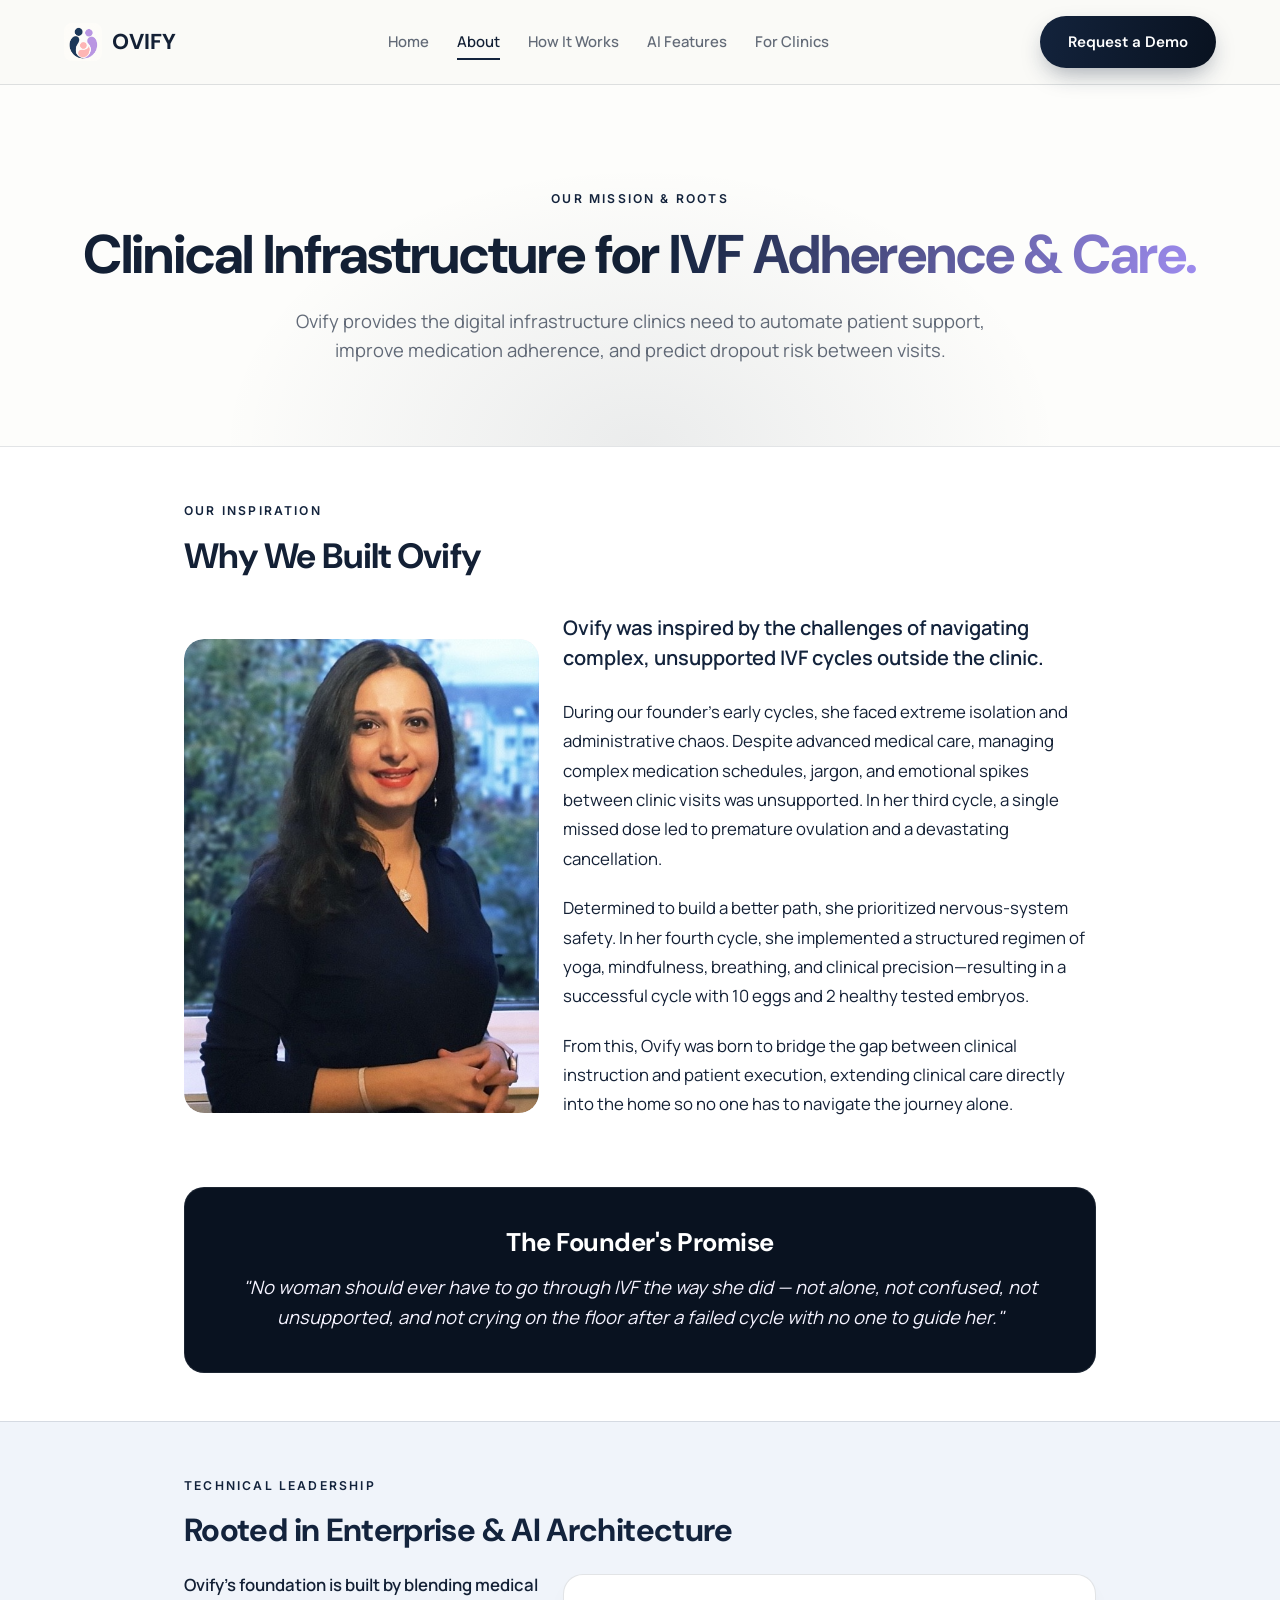
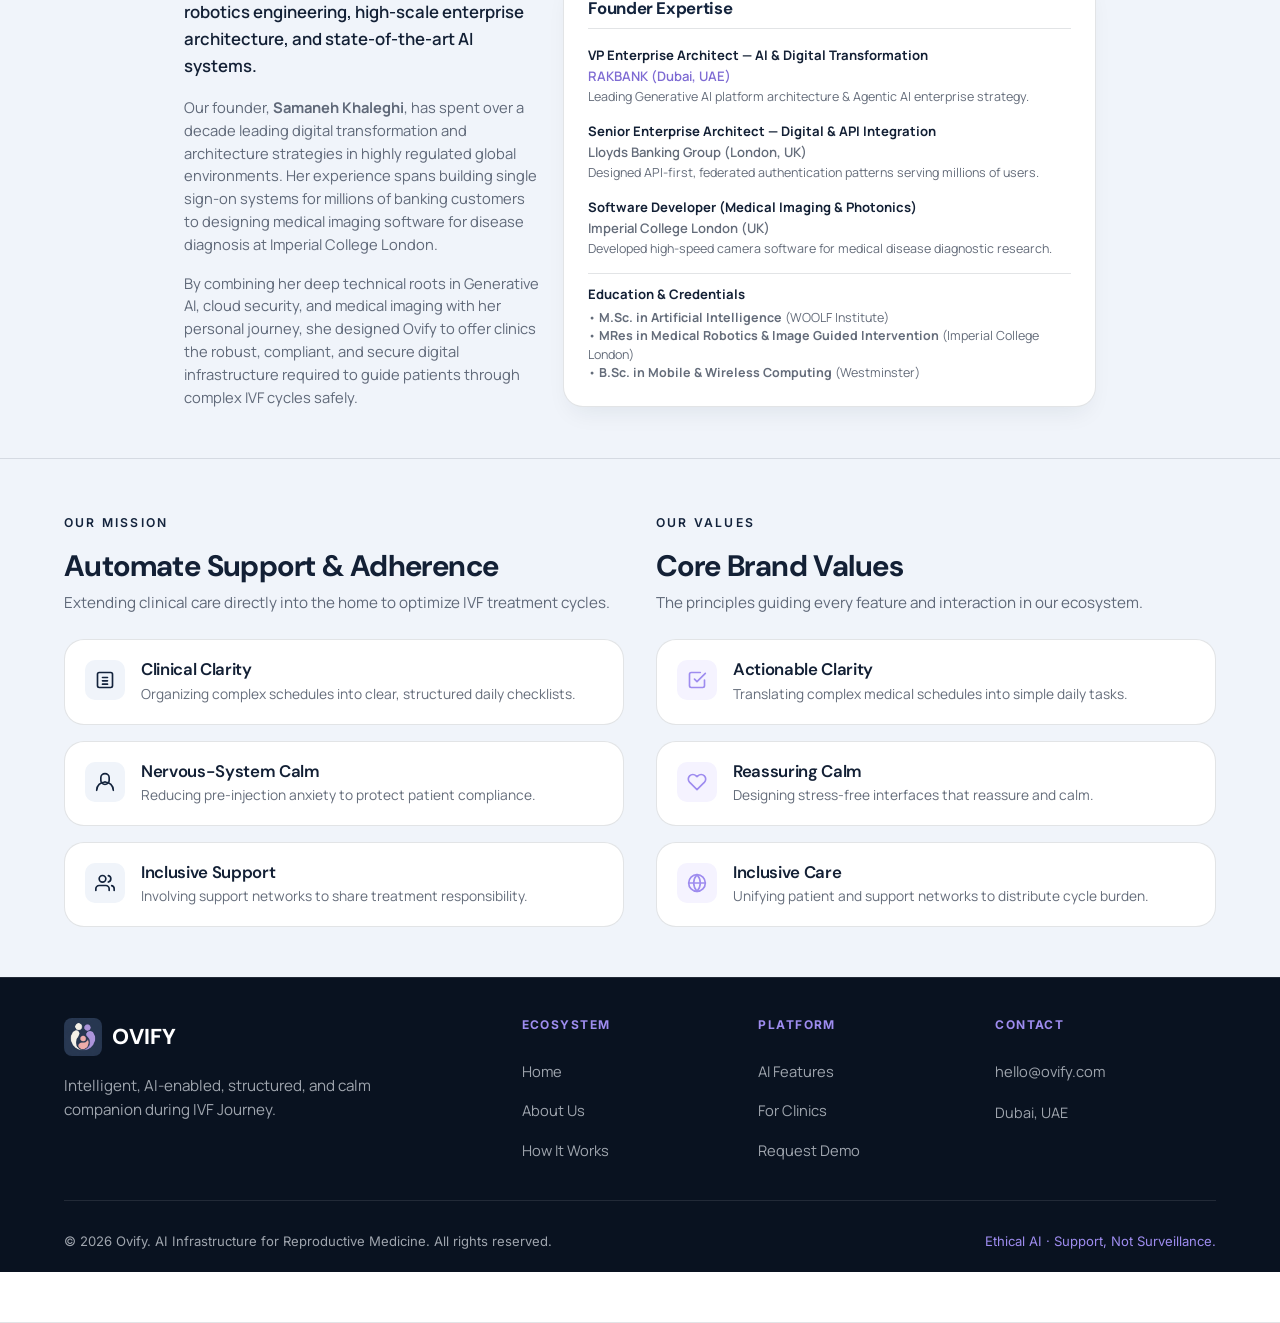
==== about.html @ 23c009db "Reconstruct premium Ovify homepage with refined B2B copy, interactive simulations, and assets" ====
<!DOCTYPE html>
<html lang="en">
<head>
  <meta charset="UTF-8" />
  <meta name="viewport" content="width=device-width, initial-scale=1.0" />
  <title>About Ovify — Our Story &amp; Values</title>
  <meta name="description" content="Ovify was founded to address the emotional, logistical, and relational challenges of IVF. Read the founder's story and our core mission." />

  <link rel="preconnect" href="https://fonts.googleapis.com" />
  <link rel="preconnect" href="https://fonts.gstatic.com" crossorigin />
  <link href="https://fonts.googleapis.com/css2?family=DM+Sans:wght@500;600;700&family=Manrope:wght@400;500;600;700&family=Inter:wght@400;500;600&display=swap" rel="stylesheet" />

  <link rel="stylesheet" href="style.css" />

  <style>
    /* About-specific styles */
    .about-hero {
      padding: 100px 0 80px;
      text-align: center;
      background: radial-gradient(600px 400px at 50% 100%, rgba(19, 35, 60, 0.08), transparent 70%);
    }

    .about-hero h1 {
      font-size: clamp(2.2rem, 4.5vw, 3.4rem);
      margin-bottom: 20px;
    }

    .about-hero .sub {
      font-size: 1.15rem;
      color: var(--text-dim-dark);
      max-width: 760px;
      margin: 0 auto;
    }

    /* Brand Story narrative section */
    .story-section {
      background: var(--white);
      padding: 50px 0;
      border-top: 1px solid var(--line-dark);
      border-bottom: 1px solid var(--line-dark);
    }

    .story-container {
      max-width: 960px;
      margin: 0 auto;
    }

    .founder-grid {
      display: grid;
      grid-template-columns: 0.8fr 1.2fr;
      gap: 24px;
      align-items: center;
      margin-bottom: 20px;
    }

    .founder-photo-ph {
      border: 2px dashed rgba(19, 35, 60, 0.3);
      background: var(--navy-light);
      border-radius: var(--radius);
      aspect-ratio: 3 / 4;
      display: flex;
      flex-direction: column;
      align-items: center;
      justify-content: center;
      text-align: center;
      padding: 24px;
      color: var(--text-dim-dark);
    }

    .founder-photo-ph .icon {
      font-size: 2.2rem;
      margin-bottom: 12px;
      opacity: 0.7;
    }

    @media (max-width: 768px) {
      .founder-grid {
        grid-template-columns: 1fr;
        gap: 32px;
      }
      .founder-photo-ph {
        max-width: 320px;
        margin: 0 auto;
      }
    }

    .story-lead {
      font-size: 1.25rem;
      color: var(--navy);
      font-weight: 600;
      margin-bottom: 24px;
      line-height: 1.5;
    }

    .story-p {
      font-size: 1.05rem;
      color: var(--text-dark);
      margin-bottom: 20px;
      line-height: 1.75;
    }

    .story-emphasis {
      font-size: 1.2rem;
      font-weight: 700;
      color: var(--text-dark);
      margin: 32px 0 20px;
    }

    .bali-box {
      background: var(--navy-light);
      border-radius: 18px;
      padding: 30px;
      margin: 36px 0;
      border-left: 4px solid var(--navy);
    }

    .bali-box h4 {
      margin-bottom: 12px;
      color: var(--navy-deep);
    }

    .promise-banner {
      background: linear-gradient(135deg, var(--navy-deep), var(--dark-slate));
      color: var(--text-light);
      border-radius: var(--radius);
      padding: 40px;
      text-align: center;
      margin: 48px 0;
      border: 1px solid rgba(255, 255, 255, 0.08);
    }

    .promise-banner h3 {
      font-size: 1.6rem;
      margin-bottom: 16px;
      color: var(--white);
    }

    .promise-banner p {
      font-size: 1.15rem;
      font-style: italic;
      color: var(--lavender-light);
    }

    .story-grid-values {
      display: grid;
      grid-template-columns: repeat(2, 1fr);
      gap: 16px;
      margin-top: 24px;
    }

    .story-value-item {
      display: flex;
      align-items: center;
      gap: 10px;
      font-family: var(--data);
      font-size: 0.92rem;
      background: var(--ivory);
      padding: 12px 16px;
      border-radius: 10px;
      border: 1px solid var(--line-dark);
    }

    /* Brand values grid */
    .values-grid {
      display: grid;
      grid-template-columns: repeat(3, 1fr);
      gap: 20px;
      margin-top: 20px;
    }

    .value-card {
      border: 1px solid var(--line-dark);
      background: var(--white);
      border-radius: 16px;
      padding: 24px;
      transition: all 0.2s ease;
    }

    .value-card:hover {
      border-color: var(--navy);
      transform: translateY(-3px);
    }

    .value-card h4 {
      font-size: 1.15rem;
      margin-bottom: 8px;
      color: var(--navy-deep);
    }

    .value-card p {
      font-size: 0.9rem;
      color: var(--text-dim-dark);
    }

    /* Dual Burden Section */
    .dual-grid {
      display: grid;
      grid-template-columns: 1fr 1fr;
      gap: 40px;
      margin-top: 20px;
    }

    .burden-card {
      padding: 32px;
      border-radius: var(--radius);
      border: 1px solid var(--line-dark);
    }

    .burden-card.patient {
      background: var(--lavender-light);
      border-color: rgba(158, 140, 239, 0.2);
    }

    .burden-card.clinic {
      background: var(--navy-light);
      border-color: rgba(19, 35, 60, 0.2);
    }

    .burden-card h3 {
      font-size: 1.4rem;
      margin-bottom: 18px;
    }

    .burden-list {
      list-style: none;
      padding: 0;
    }

    .burden-list li {
      margin-bottom: 16px;
      font-size: 0.95rem;
    }

    .burden-list li strong {
      display: block;
      margin-bottom: 2px;
      color: var(--text-dark);
    }

    @media (max-width: 768px) {
      .story-grid-values {
        grid-template-columns: 1fr;
      }
      .values-grid {
        grid-template-columns: 1fr;
      }
      .dual-grid {
        grid-template-columns: 1fr;
      }
    }
  </style>
</head>
<body>

  <!-- ===== HEADER ===== -->
  <header id="header">
    <div class="wrap nav">
      <a href="index.html" class="brand">
        <img src="assets/Logo-OvaSync.jpg" alt="Ovify logo" />
        OVIFY
      </a>
      <nav class="nav-links">
        <a href="index.html">Home</a>
        <a href="about.html" class="active">About</a>
        <a href="how-it-works.html">How It Works</a>
        <a href="ai-features.html">AI Features</a>
        <a href="for-clinics.html">For Clinics</a>
      </nav>
      <a href="contact.html" class="btn btn-primary">Request a Demo</a>
      <button class="burger" id="burger">☰</button>
    </div>
  </header>
  <div class="mmenu" id="mmenu">
    <a href="index.html">Home</a>
    <a href="about.html" class="active">About</a>
    <a href="how-it-works.html">How It Works</a>
    <a href="ai-features.html">AI Features</a>
    <a href="for-clinics.html">For Clinics</a>
    <a href="contact.html">Request a Demo</a>
  </div>

  <!-- ===== HERO SECTION ===== -->
  <section class="about-hero">
    <div class="wrap reveal">
      <span class="eyebrow">Our Mission &amp; Roots</span>
      <h1>Clinical Infrastructure for <span class="grad-text">IVF Adherence &amp; Care.</span></h1>
      <p class="sub">Ovify provides the digital infrastructure clinics need to automate patient support, improve medication adherence, and predict dropout risk between visits.</p>
    </div>
  </section>

  <!-- ===== BRAND STORY NARRATIVE ===== -->
    <!-- ===== BRAND STORY NARRATIVE ===== -->
  <section class="story-section">
    <div class="wrap story-container">
      <div class="reveal">
        <span class="eyebrow">Our Inspiration</span>
        <h2 style="font-size: 2.2rem; margin-bottom: 36px;">Why We Built Ovify</h2>

        <div class="founder-grid">
          <!-- Founder Photo Portrait -->
          <div class="founder-photo-ph" style="padding: 0; border: none; overflow: hidden;">
            <img src="assets/Headshot.png" alt="Samaneh Khaleghi, Founder & CEO of Ovify" style="width: 100%; height: 100%; object-fit: cover; border-radius: var(--radius); box-shadow: 0 16px 36px -12px rgba(19, 32, 53, 0.15);" />
          </div>

          <!-- Condensed Story -->
          <div>
            <p class="story-lead">Ovify was inspired by the challenges of navigating complex, unsupported IVF cycles outside the clinic.</p>

            <p class="story-p">During our founder's early cycles, she faced extreme isolation and administrative chaos. Despite advanced medical care, managing complex medication schedules, jargon, and emotional spikes between clinic visits was unsupported. In her third cycle, a single missed dose led to premature ovulation and a devastating cancellation.</p>

            <p class="story-p">Determined to build a better path, she prioritized nervous-system safety. In her fourth cycle, she implemented a structured regimen of yoga, mindfulness, breathing, and clinical precision—resulting in a successful cycle with 10 eggs and 2 healthy tested embryos.</p>

            <p class="story-p">From this, Ovify was born to bridge the gap between clinical instruction and patient execution, extending clinical care directly into the home so no one has to navigate the journey alone.</p>
          </div>
        </div>

        <div class="promise-banner">
          <h3>The Founder's Promise</h3>
          <p>"No woman should ever have to go through IVF the way she did — not alone, not confused, not unsupported, and not crying on the floor after a failed cycle with no one to guide her."</p>
        </div>


      </div>
    </div>

  <!-- ===== FOUNDER EXPERIENCE SECTION ===== -->
  <section class="alt" style="border-top: 1px solid var(--line-dark); border-bottom: 1px solid var(--line-dark); padding: 50px 0;">
    <div class="wrap" style="max-width: 960px; margin: 0 auto;">
      <div class="reveal">
        <span class="eyebrow">Technical Leadership</span>
        <h2 style="font-size: 2rem; margin-bottom: 24px; color: var(--navy);">Rooted in Enterprise &amp; AI Architecture</h2>

        <div class="founder-grid" style="margin-bottom: 0;">
          <div>
            <p style="font-size: 1.05rem; line-height: 1.6; color: var(--text-dark); font-weight: 600; margin-bottom: 16px;">
              Ovify's foundation is built by blending medical robotics engineering, high-scale enterprise architecture, and state-of-the-art AI systems.
            </p>
            <p style="font-size: 0.92rem; line-height: 1.55; color: var(--text-dim-dark); margin-bottom: 16px;">
              Our founder, <strong>Samaneh Khaleghi</strong>, has spent over a decade leading digital transformation and architecture strategies in highly regulated global environments. Her experience spans building single sign-on systems for millions of banking customers to designing medical imaging software for disease diagnosis at Imperial College London.
            </p>
            <p style="font-size: 0.92rem; line-height: 1.55; color: var(--text-dim-dark);">
              By combining her deep technical roots in Generative AI, cloud security, and medical imaging with her personal journey, she designed Ovify to offer clinics the robust, compliant, and secure digital infrastructure required to guide patients through complex IVF cycles safely.
            </p>
          </div>

          <div class="card" style="border: 1px solid var(--line-dark); background: var(--white); padding: 24px; border-radius: var(--radius); box-shadow: 0 12px 24px -8px rgba(19, 32, 53, 0.08); text-align: left;">
            <h4 style="font-size: 1.05rem; color: var(--navy); margin-bottom: 16px; border-bottom: 1px solid var(--line-dark); padding-bottom: 10px; font-weight: 700;">Founder Expertise</h4>

            <div style="display: flex; flex-direction: column; gap: 14px; font-size: 0.82rem;">
              <div>
                <div style="font-weight: 700; color: var(--text-dark);">VP Enterprise Architect — AI &amp; Digital Transformation</div>
                <div style="color: var(--lavender-deep); font-weight: 600;">RAKBANK (Dubai, UAE)</div>
                <div style="font-size: 0.78rem; color: var(--text-dim-dark);">Leading Generative AI platform architecture &amp; Agentic AI enterprise strategy.</div>
              </div>

              <div>
                <div style="font-weight: 700; color: var(--text-dark);">Senior Enterprise Architect — Digital &amp; API Integration</div>
                <div style="color: var(--text-dim-dark); font-weight: 600;">Lloyds Banking Group (London, UK)</div>
                <div style="font-size: 0.78rem; color: var(--text-dim-dark);">Designed API-first, federated authentication patterns serving millions of users.</div>
              </div>

              <div>
                <div style="font-weight: 700; color: var(--text-dark);">Software Developer (Medical Imaging &amp; Photonics)</div>
                <div style="color: var(--text-dim-dark); font-weight: 600;">Imperial College London (UK)</div>
                <div style="font-size: 0.78rem; color: var(--text-dim-dark);">Developed high-speed camera software for medical disease diagnostic research.</div>
              </div>

              <div style="border-top: 1px solid var(--line-dark); padding-top: 10px;">
                <div style="font-weight: 700; color: var(--text-dark);">Education &amp; Credentials</div>
                <div style="font-size: 0.78rem; color: var(--text-dim-dark); margin-top: 4px; line-height: 1.45;">
                  • <strong>M.Sc. in Artificial Intelligence</strong> (WOOLF Institute)<br>
                  • <strong>MRes in Medical Robotics &amp; Image Guided Intervention</strong> (Imperial College London)<br>
                  • <strong>B.Sc. in Mobile &amp; Wireless Computing</strong> (Westminster)
                </div>
              </div>
            </div>
          </div>
        </div>
      </div>
    </div>
  </section>

  <!-- ===== OUR MISSION & VALUES ===== -->
  <section class="alt">
    <div class="wrap grid-2" style="align-items: stretch; gap: 32px;">

      <!-- Left Column: Our Mission -->
      <div class="reveal" style="display: flex; flex-direction: column; gap: 16px;">
        <div style="margin-bottom: 8px;">
          <span class="eyebrow">Our Mission</span>
          <h2 style="font-size: 1.85rem; margin-bottom: 8px;">Automate Support &amp; Adherence</h2>
          <p style="color: var(--text-dim-dark); font-size: 0.95rem;">Extending clinical care directly into the home to optimize IVF treatment cycles.</p>
        </div>

        <div class="card" style="border: 1px solid var(--line-dark); background: var(--white); display: flex; gap: 16px; align-items: flex-start; padding: 20px;">
          <div class="icon-wrap" style="width: 40px; height: 40px; border-radius: 10px; flex-shrink: 0; margin-bottom: 0; background: var(--navy-light); color: var(--navy); display: flex; align-items: center; justify-content: center;">
            <svg width="20" height="20" viewBox="0 0 24 24" fill="none" stroke="currentColor" stroke-width="2" stroke-linecap="round" stroke-linejoin="round"><rect x="3" y="3" width="18" height="18" rx="2" ry="2"></rect><line x1="9" y1="9" x2="15" y2="9"></line><line x1="9" y1="13" x2="15" y2="13"></line><line x1="9" y1="17" x2="15" y2="17"></line></svg>
          </div>
          <div>
            <h4 style="font-size: 1.05rem; font-weight: 600; margin-bottom: 4px; color: var(--text-dark);">Clinical Clarity</h4>
            <p style="font-size: 0.86rem; color: var(--text-dim-dark); line-height: 1.45;">Organizing complex schedules into clear, structured daily checklists.</p>
          </div>
        </div>

        <div class="card" style="border: 1px solid var(--line-dark); background: var(--white); display: flex; gap: 16px; align-items: flex-start; padding: 20px;">
          <div class="icon-wrap" style="width: 40px; height: 40px; border-radius: 10px; flex-shrink: 0; margin-bottom: 0; background: var(--navy-light); color: var(--navy); display: flex; align-items: center; justify-content: center;">
            <svg width="20" height="20" viewBox="0 0 24 24" fill="none" stroke="currentColor" stroke-width="2" stroke-linecap="round" stroke-linejoin="round"><path d="M12 2a5 5 0 0 0-5 5v3a5 5 0 0 0 10 0V7a5 5 0 0 0-5-5z"></path><path d="M12 12a10 10 0 0 0-10 10"></path><path d="M12 12a10 10 0 0 1 10 10"></path></svg>
          </div>
          <div>
            <h4 style="font-size: 1.05rem; font-weight: 600; margin-bottom: 4px; color: var(--text-dark);">Nervous-System Calm</h4>
            <p style="font-size: 0.86rem; color: var(--text-dim-dark); line-height: 1.45;">Reducing pre-injection anxiety to protect patient compliance.</p>
          </div>
        </div>

        <div class="card" style="border: 1px solid var(--line-dark); background: var(--white); display: flex; gap: 16px; align-items: flex-start; padding: 20px;">
          <div class="icon-wrap" style="width: 40px; height: 40px; border-radius: 10px; flex-shrink: 0; margin-bottom: 0; background: var(--navy-light); color: var(--navy); display: flex; align-items: center; justify-content: center;">
            <svg width="20" height="20" viewBox="0 0 24 24" fill="none" stroke="currentColor" stroke-width="2" stroke-linecap="round" stroke-linejoin="round"><path d="M17 21v-2a4 4 0 0 0-4-4H5a4 4 0 0 0-4 4v2"></path><circle cx="9" cy="7" r="4"></circle><path d="M23 21v-2a4 4 0 0 0-3-3.87"></path><path d="M16 3.13a4 4 0 0 1 0 7.75"></path></svg>
          </div>
          <div>
            <h4 style="font-size: 1.05rem; font-weight: 600; margin-bottom: 4px; color: var(--text-dark);">Inclusive Support</h4>
            <p style="font-size: 0.86rem; color: var(--text-dim-dark); line-height: 1.45;">Involving support networks to share treatment responsibility.</p>
          </div>
        </div>
      </div>

      <!-- Right Column: Our Values -->
      <div class="reveal" style="display: flex; flex-direction: column; gap: 16px;">
        <div style="margin-bottom: 8px;">
          <span class="eyebrow">Our Values</span>
          <h2 style="font-size: 1.85rem; margin-bottom: 8px;">Core Brand Values</h2>
          <p style="color: var(--text-dim-dark); font-size: 0.95rem;">The principles guiding every feature and interaction in our ecosystem.</p>
        </div>

        <div class="card" style="border: 1px solid var(--line-dark); background: var(--white); display: flex; gap: 16px; align-items: flex-start; padding: 20px;">
          <div class="icon-wrap" style="width: 40px; height: 40px; border-radius: 10px; flex-shrink: 0; margin-bottom: 0; background: var(--lavender-light); color: var(--lavender); display: flex; align-items: center; justify-content: center;">
            <svg width="20" height="20" viewBox="0 0 24 24" fill="none" stroke="currentColor" stroke-width="2" stroke-linecap="round" stroke-linejoin="round"><polyline points="9 11 12 14 22 4"></polyline><path d="M21 12v7a2 2 0 0 1-2 2H5a2 2 0 0 1-2-2V5a2 2 0 0 1 2-2h11"></path></svg>
          </div>
          <div>
            <h4 style="font-size: 1.05rem; font-weight: 600; margin-bottom: 4px; color: var(--text-dark);">Actionable Clarity</h4>
            <p style="font-size: 0.86rem; color: var(--text-dim-dark); line-height: 1.45;">Translating complex medical schedules into simple daily tasks.</p>
          </div>
        </div>

        <div class="card" style="border: 1px solid var(--line-dark); background: var(--white); display: flex; gap: 16px; align-items: flex-start; padding: 20px;">
          <div class="icon-wrap" style="width: 40px; height: 40px; border-radius: 10px; flex-shrink: 0; margin-bottom: 0; background: var(--lavender-light); color: var(--lavender); display: flex; align-items: center; justify-content: center;">
            <svg width="20" height="20" viewBox="0 0 24 24" fill="none" stroke="currentColor" stroke-width="2" stroke-linecap="round" stroke-linejoin="round"><path d="M20.84 4.61a5.5 5.5 0 0 0-7.78 0L12 5.67l-1.06-1.06a5.5 5.5 0 0 0-7.78 7.78l1.06 1.06L12 21.23l7.78-7.78 1.06-1.06a5.5 5.5 0 0 0 0-7.78z"></path></svg>
          </div>
          <div>
            <h4 style="font-size: 1.05rem; font-weight: 600; margin-bottom: 4px; color: var(--text-dark);">Reassuring Calm</h4>
            <p style="font-size: 0.86rem; color: var(--text-dim-dark); line-height: 1.45;">Designing stress-free interfaces that reassure and calm.</p>
          </div>
        </div>

        <div class="card" style="border: 1px solid var(--line-dark); background: var(--white); display: flex; gap: 16px; align-items: flex-start; padding: 20px;">
          <div class="icon-wrap" style="width: 40px; height: 40px; border-radius: 10px; flex-shrink: 0; margin-bottom: 0; background: var(--lavender-light); color: var(--lavender); display: flex; align-items: center; justify-content: center;">
            <svg width="20" height="20" viewBox="0 0 24 24" fill="none" stroke="currentColor" stroke-width="2" stroke-linecap="round" stroke-linejoin="round"><circle cx="12" cy="12" r="10"></circle><line x1="2" y1="12" x2="22" y2="12"></line><path d="M12 2a15.3 15.3 0 0 1 4 10 15.3 15.3 0 0 1-4 10 15.3 15.3 0 0 1-4-10 15.3 15.3 0 0 1 4-10z"></path></svg>
          </div>
          <div>
            <h4 style="font-size: 1.05rem; font-weight: 600; margin-bottom: 4px; color: var(--text-dark);">Inclusive Care</h4>
            <p style="font-size: 0.86rem; color: var(--text-dim-dark); line-height: 1.45;">Unifying patient and support networks to distribute cycle burden.</p>
          </div>
        </div>
      </div>

    </div>
  </section>

  <!-- ===== FOOTER ===== -->
  <footer>
    <div class="wrap">
      <div class="foot-grid">
        <div>
          <a href="index.html" class="brand">
            <img src="assets/Logo-BlueBackground.jpg" alt="Ovify logo" />
            OVIFY
          </a>
          <p class="foot-about">Intelligent, AI-enabled, structured, and calm companion during IVF Journey.</p>
        </div>
        <div class="foot-col">
          <h4>Ecosystem</h4>
          <a href="index.html">Home</a>
          <a href="about.html">About Us</a>
          <a href="how-it-works.html">How It Works</a>
        </div>
        <div class="foot-col">
          <h4>Platform</h4>
          <a href="ai-features.html">AI Features</a>
          <a href="for-clinics.html">For Clinics</a>
          <a href="contact.html">Request Demo</a>
        </div>
        <div class="foot-col">
          <h4>Contact</h4>
          <a href="mailto:hello@ovify.com">hello@ovify.com</a>
          <p style="font-size: 0.9rem; color: var(--text-dim-light); margin-top: 10px;">Dubai, UAE</p>
        </div>
      </div>
      <div class="foot-bottom">
        <span>© 2026 Ovify. AI Infrastructure for Reproductive Medicine. All rights reserved.</span>
        <span>Ethical AI · Support, Not Surveillance.</span>
      </div>
    </div>
  </footer>

  <script>
    // Header shadow on scroll
    const header = document.getElementById('header');
    window.addEventListener('scroll', () => {
      header.classList.toggle('scrolled', window.scrollY > 10);
    });

    // Mobile menu toggle
    const burger = document.getElementById('burger');
    const mmenu = document.getElementById('mmenu');
    burger.onclick = () => mmenu.classList.toggle('open');
    mmenu.querySelectorAll('a').forEach(link => {
      link.onclick = () => mmenu.classList.remove('open');
    });

    // Scroll Reveal Intersection Observer
    const io = new IntersectionObserver((entries) => {
      entries.forEach(entry => {
        if (entry.isIntersecting) {
          entry.target.classList.add('in');
          io.unobserve(entry.target);
        }
      });
    }, { threshold: 0.1 });
    document.querySelectorAll('.reveal').forEach(el => io.observe(el));
  </script>
</body>
</html>
---- style.css ----
/* ==========================================
   Ovify Style System & Shared Layouts
   ========================================== */

:root {
  /* Colors */
  --navy: #13233C;
  --navy-deep: #091220;
  --navy-light: #F0F4FA;
  --lavender: #9E8CEF;
  --lavender-deep: #7E6BD3;
  --lavender-light: #F5F3FF;
  --blush: #FFA8A8;
  --blush-deep: #E58C8C;
  --blush-light: #FFF5F5;
  --ivory: #FDFDFB;
  --white: #FFFFFF;
  --dark-slate: #091220;
  --dark-slate-2: #050B14;
  --success: #9E8CEF;
  --warning: #FFA8A8;
  --error: #E55767;

  /* Text and Lines */
  --text-dark: #132035;
  --text-light: #EDF2F7;
  --text-dim-dark: rgba(19, 32, 53, 0.66);
  --text-dim-light: rgba(237, 242, 247, 0.66);
  --line-dark: rgba(19, 32, 53, 0.12);
  --line-light: rgba(255, 255, 255, 0.1);

  /* Dimensions & Settings */
  --maxw: 1200px;
  --radius: 20px;
  --radius-sm: 10px;

  /* Typography */
  --head: 'DM Sans', sans-serif;
  --body: 'Manrope', sans-serif;
  --data: 'Inter', sans-serif;
}

* {
  box-sizing: border-box;
  margin: 0;
  padding: 0;
}

html {
  scroll-behavior: smooth;
}

body {
  font-family: var(--body);
  background-color: var(--ivory);
  color: var(--text-dark);
  line-height: 1.6;
  -webkit-font-smoothing: antialiased;
  overflow-x: hidden;
}

h1, h2, h3, h4 {
  font-family: var(--head);
  font-weight: 700;
  line-height: 1.15;
  letter-spacing: -0.02em;
  color: var(--text-dark);
}

a {
  color: inherit;
  text-decoration: none;
}

img {
  max-width: 100%;
  display: block;
}

/* ==========================================
   Utility Classes
   ========================================== */

.wrap {
  max-width: var(--maxw);
  margin: 0 auto;
  padding: 0 24px;
}

.eyebrow {
  font-family: var(--data);
  font-size: 0.76rem;
  font-weight: 600;
  letter-spacing: 0.18em;
  text-transform: uppercase;
  color: var(--navy);
  display: inline-block;
  margin-bottom: 16px;
}

.eyebrow.light {
  color: var(--lavender);
}

.grad-text {
  background: linear-gradient(100deg, var(--navy), var(--lavender));
  -webkit-background-clip: text;
  background-clip: text;
  -webkit-text-fill-color: transparent;
}

.grad-text-light {
  background: linear-gradient(100deg, var(--lavender), #E6E0FF);
  -webkit-background-clip: text;
  background-clip: text;
  -webkit-text-fill-color: transparent;
}

/* Section Containers */
section {
  padding: 50px 0;
}

section.dark {
  background-color: var(--dark-slate);
  color: var(--text-light);
}

section.dark h1,
section.dark h2,
section.dark h3,
section.dark h4 {
  color: var(--text-light);
}

section.alt {
  background-color: var(--navy-light);
}

.sec-head {
  max-width: 700px;
  margin: 0 auto 30px;
  text-align: center;
}

.sec-head h2 {
  font-size: clamp(2rem, 3.2vw, 2.75rem);
}

.sec-head p {
  color: var(--text-dim-dark);
  font-size: 1.1rem;
  margin-top: 16px;
}

.sec-head.light p {
  color: var(--text-dim-light);
}

/* Buttons */
.btn {
  display: inline-flex;
  align-items: center;
  gap: 8px;
  font-family: var(--head);
  font-weight: 600;
  font-size: 0.95rem;
  padding: 14px 28px;
  border-radius: 999px;
  cursor: pointer;
  border: none;
  transition: all 0.2s cubic-bezier(0.16, 1, 0.3, 1);
}

.btn-primary {
  background: linear-gradient(100deg, var(--navy), var(--navy-deep));
  color: var(--white);
  box-shadow: 0 10px 24px -6px rgba(19, 35, 60, 0.4);
}

.btn-primary:hover {
  transform: translateY(-2px);
  box-shadow: 0 14px 30px -6px rgba(19, 35, 60, 0.6);
}

.btn-accent {
  background: linear-gradient(100deg, var(--lavender), var(--lavender-deep));
  color: var(--white);
  box-shadow: 0 10px 24px -6px rgba(158, 140, 239, 0.4);
}

.btn-accent:hover {
  transform: translateY(-2px);
  box-shadow: 0 14px 30px -6px rgba(158, 140, 239, 0.6);
}

.btn-ghost {
  background: transparent;
  color: var(--text-dark);
  border: 1px solid var(--line-dark);
}

.btn-ghost:hover {
  background: rgba(19, 35, 60, 0.06);
  transform: translateY(-2px);
}

.btn-ghost-light {
  background: transparent;
  color: var(--text-light);
  border: 1px solid var(--line-light);
}

.btn-ghost-light:hover {
  background: rgba(255, 255, 255, 0.08);
  transform: translateY(-2px);
}

/* Grid Layouts */
.grid-2 {
  display: grid;
  grid-template-columns: 1fr 1fr;
  gap: 16px;
  align-items: center;
}

.grid-3 {
  display: grid;
  grid-template-columns: repeat(3, 1fr);
  gap: 16px;
}

/* Cards */
.card {
  background: var(--white);
  border: 1px solid var(--line-dark);
  border-radius: var(--radius);
  padding: 24px;
  transition: all 0.25s cubic-bezier(0.16, 1, 0.3, 1);
  position: relative;
  overflow: hidden;
}

.card:hover {
  transform: translateY(-6px);
  border-color: var(--navy);
  box-shadow: 0 16px 36px -12px rgba(19, 35, 60, 0.15);
}

.card.dark {
  background: linear-gradient(165deg, var(--navy-deep), var(--dark-slate));
  border: 1px solid rgba(255, 255, 255, 0.08);
  color: var(--text-light);
}

.card.dark:hover {
  border-color: var(--lavender);
  box-shadow: 0 16px 36px -12px rgba(158, 140, 239, 0.2);
}

.card .icon-wrap {
  width: 48px;
  height: 48px;
  border-radius: 12px;
  background: var(--navy-light);
  color: var(--navy);
  display: flex;
  align-items: center;
  justify-content: center;
  font-size: 1.5rem;
  margin-bottom: 20px;
}

.card.dark .icon-wrap {
  background: rgba(255, 255, 255, 0.08);
  color: var(--lavender);
}

.card h3 {
  font-size: 1.3rem;
  margin-bottom: 12px;
}

.card p {
  color: var(--text-dim-dark);
  font-size: 0.95rem;
}

.card.dark p {
  color: var(--text-dim-light);
}

/* ==========================================
   Header Navigation
   ========================================== */

header {
  position: sticky;
  top: 0;
  z-index: 100;
  background: rgba(250, 249, 246, 0.85);
  backdrop-filter: blur(14px);
  border-bottom: 1px solid var(--line-dark);
  transition: all 0.25s ease;
}

header.scrolled {
  box-shadow: 0 8px 30px -10px rgba(30, 46, 37, 0.08);
}

.nav {
  display: flex;
  align-items: center;
  justify-content: space-between;
  height: 84px;
}

.brand {
  display: flex;
  align-items: center;
  gap: 10px;
  font-family: var(--head);
  font-weight: 800;
  font-size: 1.35rem;
  color: var(--text-dark);
}

.brand img {
  width: 38px;
  height: 38px;
  border-radius: 8px;
  object-fit: cover;
}

.brand span {
  color: var(--navy);
}

.nav-links {
  display: flex;
  align-items: center;
  gap: 28px;
}

.nav-links a {
  font-size: 0.93rem;
  color: var(--text-dim-dark);
  font-weight: 550;
  transition: color 0.15s ease;
  position: relative;
  padding: 6px 0;
}

.nav-links a::after {
  content: '';
  position: absolute;
  bottom: 0;
  left: 0;
  width: 0;
  height: 2px;
  background: var(--navy);
  transition: width 0.2s ease;
}

.nav-links a:hover {
  color: var(--text-dark);
}

.nav-links a:hover::after,
.nav-links a.active::after {
  width: 100%;
}

.nav-links a.active {
  color: var(--text-dark);
}

.burger {
  display: none;
  background: none;
  border: none;
  color: var(--text-dark);
  font-size: 1.8rem;
  cursor: pointer;
}

.mmenu {
  display: none;
  position: fixed;
  inset: 84px 0 0;
  z-index: 90;
  background: rgba(250, 249, 246, 0.98);
  padding: 40px 24px;
  flex-direction: column;
  gap: 8px;
  border-top: 1px solid var(--line-dark);
  animation: slideDown 0.3s ease forwards;
}

.mmenu.open {
  display: flex;
}

.mmenu a {
  padding: 14px 8px;
  font-family: var(--head);
  font-weight: 600;
  font-size: 1.15rem;
  color: var(--text-dark);
  border-bottom: 1px solid var(--line-dark);
}

.mmenu a.active {
  color: var(--navy);
  border-left: 4px solid var(--navy);
  padding-left: 14px;
}

/* ==========================================
   Footer Layout
   ========================================== */

footer {
  background-color: var(--dark-slate);
  color: var(--text-light);
  padding: 40px 0 20px;
  border-top: 1px solid var(--line-light);
}

footer .brand {
  color: var(--white);
  margin-bottom: 18px;
}

footer .brand span {
  color: var(--lavender);
}

.foot-grid {
  display: grid;
  grid-template-columns: 2fr 1fr 1fr 1fr;
  gap: 16px;
  margin-bottom: 30px;
}

.foot-about {
  color: var(--text-dim-light);
  font-size: 0.95rem;
  max-width: 340px;
}

.foot-col h4 {
  color: var(--lavender);
  font-family: var(--data);
  font-size: 0.75rem;
  letter-spacing: 0.12em;
  text-transform: uppercase;
  margin-bottom: 20px;
}

.foot-col a {
  display: block;
  color: var(--text-dim-light);
  font-size: 0.92rem;
  padding: 8px 0;
  transition: color 0.15s ease;
}

.foot-col a:hover {
  color: var(--white);
}

.foot-bottom {
  border-top: 1px solid var(--line-light);
  padding-top: 30px;
  display: flex;
  justify-content: space-between;
  align-items: center;
  font-family: var(--data);
  font-size: 0.82rem;
  color: var(--text-dim-light);
  flex-wrap: wrap;
  gap: 16px;
}

.foot-bottom span:last-child {
  color: var(--lavender);
}

/* ==========================================
   Scroll Reveal Animation
   ========================================== */

.reveal {
  opacity: 0;
  transform: translateY(30px);
  transition: opacity 0.8s cubic-bezier(0.16, 1, 0.3, 1),
              transform 0.8s cubic-bezier(0.16, 1, 0.3, 1);
}

.reveal.in {
  opacity: 1;
  transform: none;
}

/* Keyframes */
@keyframes slideDown {
  from {
    opacity: 0;
    transform: translateY(-10px);
  }
  to {
    opacity: 1;
    transform: none;
  }
}

/* ==========================================
   Why exists section cards (Challenge vs Solution)
   ========================================== */

.why-grid {
  display: grid;
  grid-template-columns: 1fr 1fr;
  gap: 24px;
  align-items: stretch;
  margin-top: 20px;
}

.why-card {
  background: var(--white);
  border-radius: var(--radius);
  padding: 36px;
  box-shadow: 0 10px 30px -10px rgba(19, 32, 53, 0.05);
  border: 1px solid var(--line-dark);
  display: flex;
  flex-direction: column;
  justify-content: space-between;
  transition: transform 0.3s ease, box-shadow 0.3s ease;
}

.why-card:hover {
  transform: translateY(-2px);
  box-shadow: 0 16px 40px -12px rgba(19, 32, 53, 0.08);
}

.why-card.challenge-card {
  border-top: 4px solid var(--blush-deep);
  background: linear-gradient(180deg, var(--white) 0%, var(--blush-light) 100%);
}

.why-card.solution-card {
  border-top: 4px solid var(--lavender);
  background: linear-gradient(180deg, var(--white) 0%, var(--lavender-light) 100%);
}

.why-stat-box {
  display: flex;
  align-items: center;
  gap: 16px;
  margin-bottom: 20px;
}

.why-stat-number {
  font-family: var(--data);
  font-size: 3rem;
  font-weight: 800;
  line-height: 1;
}

.why-card.challenge-card .why-stat-number {
  color: var(--error);
}

.why-card.solution-card .why-stat-number {
  color: var(--lavender-deep);
}

.why-stat-label {
  font-size: 0.88rem;
  font-weight: 700;
  text-transform: uppercase;
  letter-spacing: 0.05em;
  color: var(--navy);
  line-height: 1.3;
}

.why-card h3 {
  font-size: 1.55rem;
  margin-bottom: 12px;
}

.why-card p {
  font-size: 0.98rem;
  color: var(--text-dim-dark);
  line-height: 1.6;
  margin-bottom: 20px;
}

.why-card .bullet-list {
  list-style: none;
  padding: 0;
  margin-bottom: 20px;
}

.why-card .bullet-list li {
  font-size: 0.95rem;
  margin-bottom: 10px;
  display: flex;
  gap: 8px;
  align-items: flex-start;
  color: var(--text-dim-dark);
}

.why-card .bullet-list li strong {
  color: var(--text-dark);
}

/* Ecosystem Essence Background Styling */
.bg-ecosystem {
  position: relative;
  background-image: linear-gradient(135deg, rgba(9, 18, 32, 0.93), rgba(20, 16, 45, 0.96)), url('assets/ecosystem_essence.png');
  background-size: cover;
  background-position: center;
  background-repeat: no-repeat;
  border-top: 1px solid rgba(255, 255, 255, 0.06);
  border-bottom: 1px solid rgba(255, 255, 255, 0.06);
}

/* ==========================================
   Responsive Breakpoints
   ========================================== */

@media (max-width: 992px) {
  .why-grid {
    grid-template-columns: 1fr;
    gap: 20px;
  }
  .grid-2 {
    grid-template-columns: 1fr;
    gap: 40px;
  }

  .grid-3 {
    grid-template-columns: 1fr 1fr;
  }

  .foot-grid {
    grid-template-columns: 1fr 1fr;
    gap: 36px;
  }

  section {
    padding: 40px 0;
  }
}

@media (max-width: 768px) {
  .nav-links, .nav .btn {
    display: none;
  }

  .burger {
    display: block;
  }

  .grid-3 {
    grid-template-columns: 1fr;
  }

  .foot-grid {
    grid-template-columns: 1fr;
  }

  .sec-head h2 {
    font-size: 1.85rem;
  }

  .foot-bottom {
    flex-direction: column;
    align-items: flex-start;
  }
}
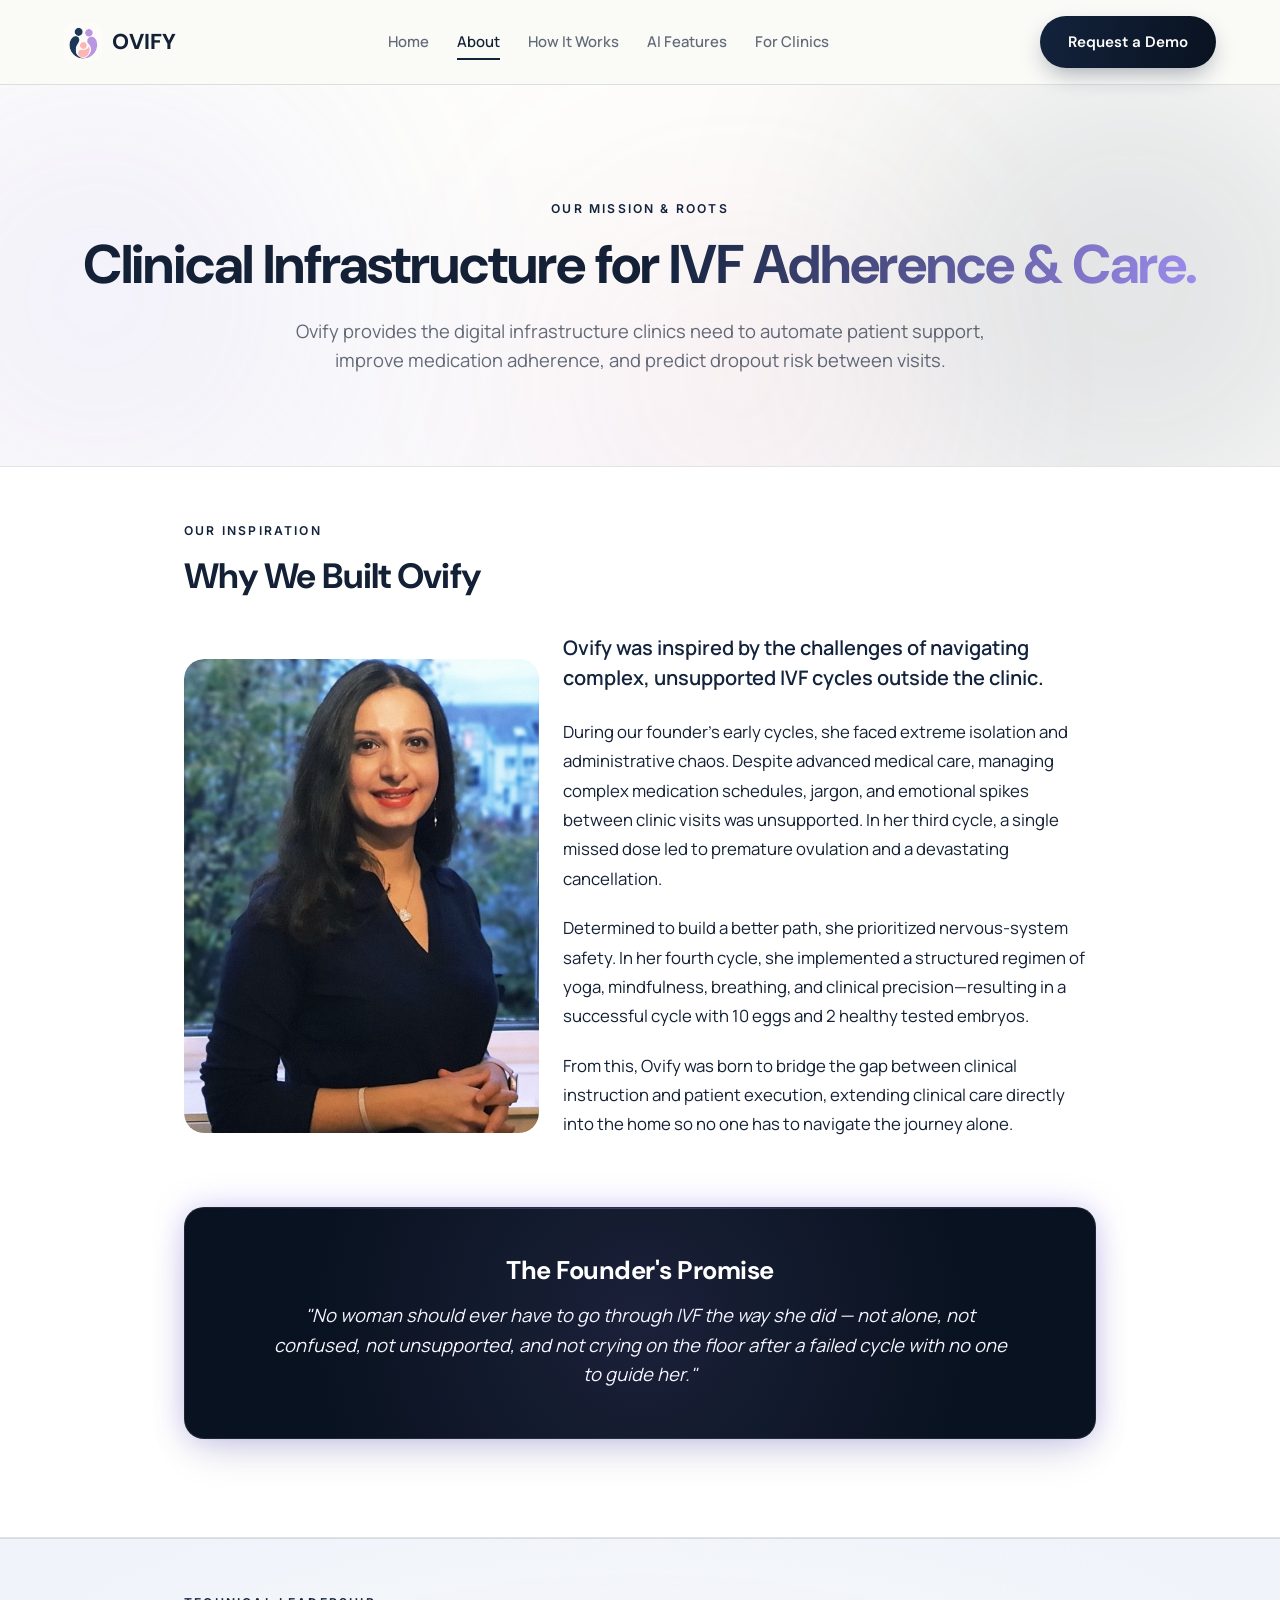
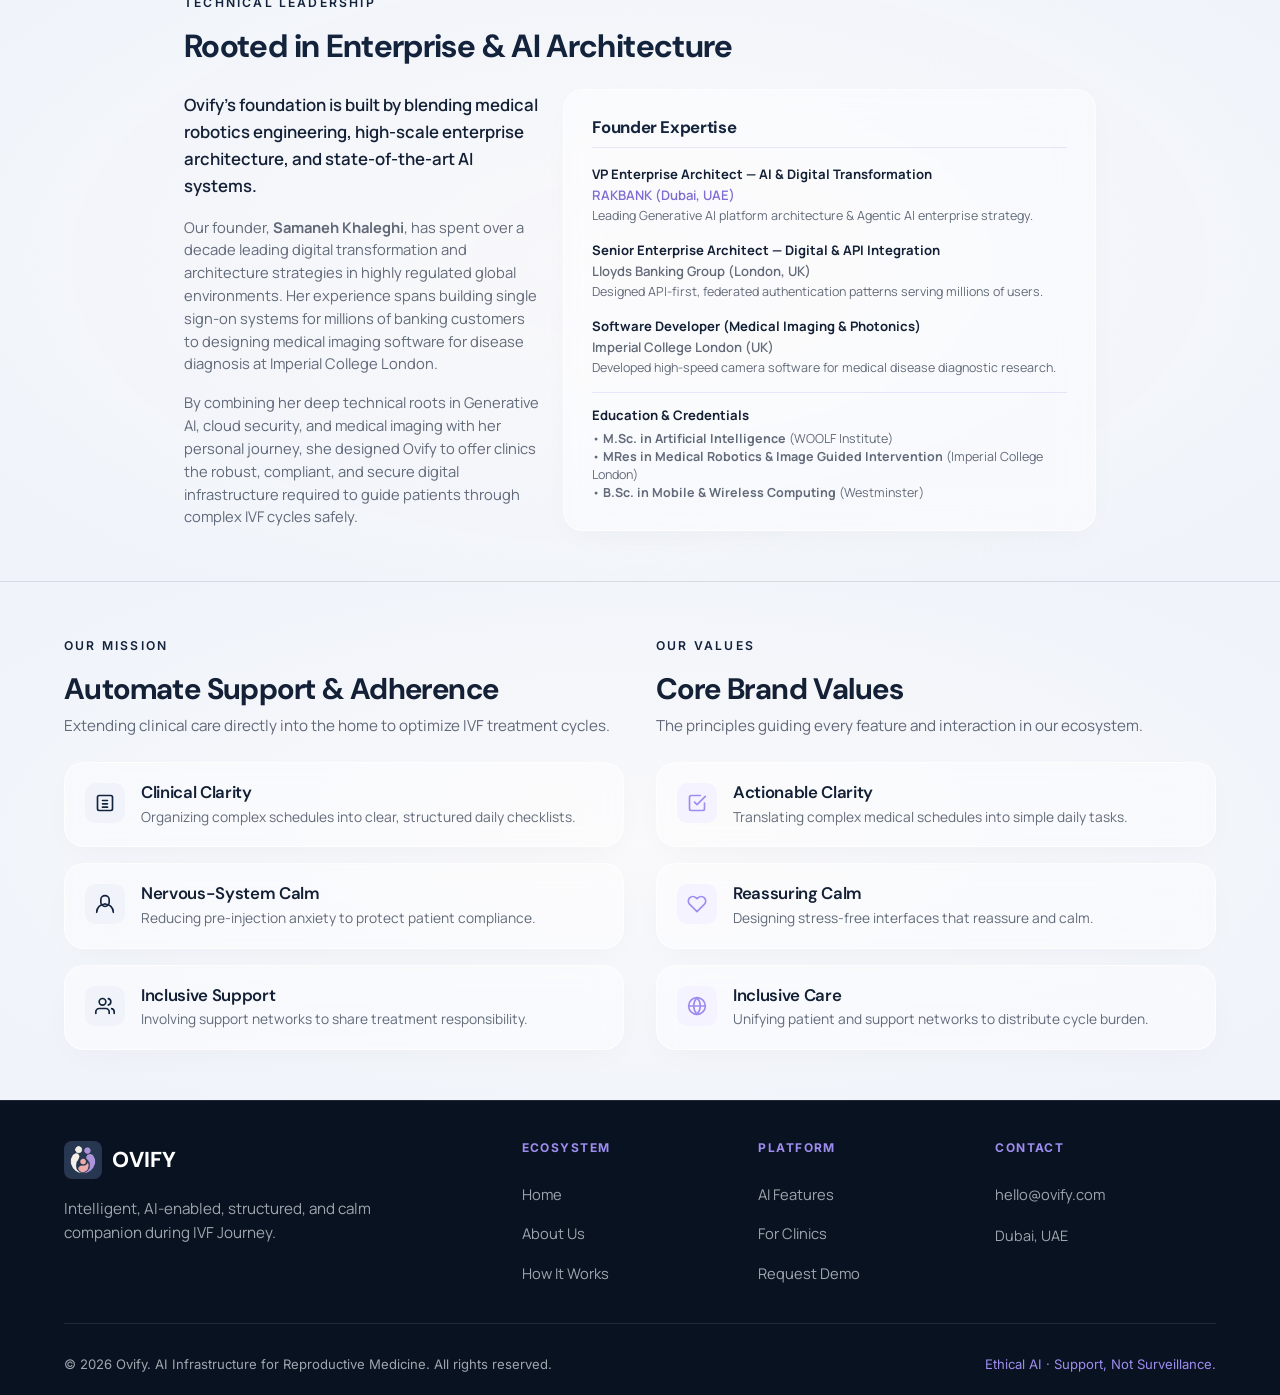
==== commit c75ba305: "design(about): modernize about page visuals and fix mismatched section tag" ====
--- a/about.html
+++ b/about.html
@@ -15,9 +15,11 @@
   <style>
     /* About-specific styles */
     .about-hero {
-      padding: 100px 0 80px;
+      position: relative;
+      overflow: hidden;
+      padding: 110px 0 90px;
       text-align: center;
-      background: radial-gradient(600px 400px at 50% 100%, rgba(19, 35, 60, 0.08), transparent 70%);
+      background: radial-gradient(700px 450px at 50% 100%, rgba(158, 140, 239, 0.06), transparent 75%);
     }
 
     .about-hero h1 {
@@ -120,25 +122,45 @@
     }
 
     .promise-banner {
-      background: linear-gradient(135deg, var(--navy-deep), var(--dark-slate));
+      background: radial-gradient(circle at 50% 50%, rgba(158, 140, 239, 0.12) 0%, transparent 70%), linear-gradient(135deg, var(--navy-deep), var(--dark-slate));
       color: var(--text-light);
       border-radius: var(--radius);
-      padding: 40px;
+      padding: 48px 32px;
       text-align: center;
       margin: 48px 0;
-      border: 1px solid rgba(255, 255, 255, 0.08);
+      border: 1px solid rgba(255, 255, 255, 0.09);
+      box-shadow: 0 20px 45px -12px rgba(19, 32, 53, 0.15), var(--glow-lavender);
+      position: relative;
+      overflow: hidden;
+    }
+
+    .promise-banner::before {
+      content: '';
+      position: absolute;
+      top: 0;
+      left: 0;
+      right: 0;
+      height: 1px;
+      background: linear-gradient(90deg, transparent, rgba(158, 140, 239, 0.3), transparent);
     }
 
     .promise-banner h3 {
       font-size: 1.6rem;
       margin-bottom: 16px;
       color: var(--white);
+      position: relative;
+      z-index: 2;
     }
 
     .promise-banner p {
       font-size: 1.15rem;
       font-style: italic;
       color: var(--lavender-light);
+      position: relative;
+      z-index: 2;
+      max-width: 740px;
+      margin: 0 auto;
+      line-height: 1.6;
     }
 
     .story-grid-values {
@@ -281,7 +303,11 @@
 
   <!-- ===== HERO SECTION ===== -->
   <section class="about-hero">
-    <div class="wrap reveal">
+    <!-- Glowing background mesh blobs -->
+    <div class="hero-glow-blob blob-1"></div>
+    <div class="hero-glow-blob blob-2"></div>
+    <div class="hero-glow-blob blob-3"></div>
+    <div class="wrap reveal" style="position: relative; z-index: 1;">
       <span class="eyebrow">Our Mission &amp; Roots</span>
       <h1>Clinical Infrastructure for <span class="grad-text">IVF Adherence &amp; Care.</span></h1>
       <p class="sub">Ovify provides the digital infrastructure clinics need to automate patient support, improve medication adherence, and predict dropout risk between visits.</p>
@@ -322,6 +348,7 @@
 
       </div>
     </div>
+  </section>
 
   <!-- ===== FOUNDER EXPERIENCE SECTION ===== -->
   <section class="alt" style="border-top: 1px solid var(--line-dark); border-bottom: 1px solid var(--line-dark); padding: 50px 0;">
@@ -343,8 +370,8 @@
             </p>
           </div>
 
-          <div class="card" style="border: 1px solid var(--line-dark); background: var(--white); padding: 24px; border-radius: var(--radius); box-shadow: 0 12px 24px -8px rgba(19, 32, 53, 0.08); text-align: left;">
-            <h4 style="font-size: 1.05rem; color: var(--navy); margin-bottom: 16px; border-bottom: 1px solid var(--line-dark); padding-bottom: 10px; font-weight: 700;">Founder Expertise</h4>
+          <div class="card" style="text-align: left; padding: 28px;">
+            <h4 style="font-size: 1.05rem; color: var(--navy); margin-bottom: 16px; border-bottom: 1px solid rgba(158, 140, 239, 0.2); padding-bottom: 10px; font-weight: 700;">Founder Expertise</h4>
 
             <div style="display: flex; flex-direction: column; gap: 14px; font-size: 0.82rem;">
               <div>
@@ -365,7 +392,7 @@
                 <div style="font-size: 0.78rem; color: var(--text-dim-dark);">Developed high-speed camera software for medical disease diagnostic research.</div>
               </div>
 
-              <div style="border-top: 1px solid var(--line-dark); padding-top: 10px;">
+              <div style="border-top: 1px solid rgba(158, 140, 239, 0.2); padding-top: 12px;">
                 <div style="font-weight: 700; color: var(--text-dark);">Education &amp; Credentials</div>
                 <div style="font-size: 0.78rem; color: var(--text-dim-dark); margin-top: 4px; line-height: 1.45;">
                   • <strong>M.Sc. in Artificial Intelligence</strong> (WOOLF Institute)<br>
@@ -392,7 +419,7 @@
           <p style="color: var(--text-dim-dark); font-size: 0.95rem;">Extending clinical care directly into the home to optimize IVF treatment cycles.</p>
         </div>
 
-        <div class="card" style="border: 1px solid var(--line-dark); background: var(--white); display: flex; gap: 16px; align-items: flex-start; padding: 20px;">
+        <div class="card" style="display: flex; gap: 16px; align-items: flex-start; padding: 20px;">
           <div class="icon-wrap" style="width: 40px; height: 40px; border-radius: 10px; flex-shrink: 0; margin-bottom: 0; background: var(--navy-light); color: var(--navy); display: flex; align-items: center; justify-content: center;">
             <svg width="20" height="20" viewBox="0 0 24 24" fill="none" stroke="currentColor" stroke-width="2" stroke-linecap="round" stroke-linejoin="round"><rect x="3" y="3" width="18" height="18" rx="2" ry="2"></rect><line x1="9" y1="9" x2="15" y2="9"></line><line x1="9" y1="13" x2="15" y2="13"></line><line x1="9" y1="17" x2="15" y2="17"></line></svg>
           </div>
@@ -402,7 +429,7 @@
           </div>
         </div>
 
-        <div class="card" style="border: 1px solid var(--line-dark); background: var(--white); display: flex; gap: 16px; align-items: flex-start; padding: 20px;">
+        <div class="card" style="display: flex; gap: 16px; align-items: flex-start; padding: 20px;">
           <div class="icon-wrap" style="width: 40px; height: 40px; border-radius: 10px; flex-shrink: 0; margin-bottom: 0; background: var(--navy-light); color: var(--navy); display: flex; align-items: center; justify-content: center;">
             <svg width="20" height="20" viewBox="0 0 24 24" fill="none" stroke="currentColor" stroke-width="2" stroke-linecap="round" stroke-linejoin="round"><path d="M12 2a5 5 0 0 0-5 5v3a5 5 0 0 0 10 0V7a5 5 0 0 0-5-5z"></path><path d="M12 12a10 10 0 0 0-10 10"></path><path d="M12 12a10 10 0 0 1 10 10"></path></svg>
           </div>
@@ -412,7 +439,7 @@
           </div>
         </div>
 
-        <div class="card" style="border: 1px solid var(--line-dark); background: var(--white); display: flex; gap: 16px; align-items: flex-start; padding: 20px;">
+        <div class="card" style="display: flex; gap: 16px; align-items: flex-start; padding: 20px;">
           <div class="icon-wrap" style="width: 40px; height: 40px; border-radius: 10px; flex-shrink: 0; margin-bottom: 0; background: var(--navy-light); color: var(--navy); display: flex; align-items: center; justify-content: center;">
             <svg width="20" height="20" viewBox="0 0 24 24" fill="none" stroke="currentColor" stroke-width="2" stroke-linecap="round" stroke-linejoin="round"><path d="M17 21v-2a4 4 0 0 0-4-4H5a4 4 0 0 0-4 4v2"></path><circle cx="9" cy="7" r="4"></circle><path d="M23 21v-2a4 4 0 0 0-3-3.87"></path><path d="M16 3.13a4 4 0 0 1 0 7.75"></path></svg>
           </div>
@@ -431,7 +458,7 @@
           <p style="color: var(--text-dim-dark); font-size: 0.95rem;">The principles guiding every feature and interaction in our ecosystem.</p>
         </div>
 
-        <div class="card" style="border: 1px solid var(--line-dark); background: var(--white); display: flex; gap: 16px; align-items: flex-start; padding: 20px;">
+        <div class="card" style="display: flex; gap: 16px; align-items: flex-start; padding: 20px;">
           <div class="icon-wrap" style="width: 40px; height: 40px; border-radius: 10px; flex-shrink: 0; margin-bottom: 0; background: var(--lavender-light); color: var(--lavender); display: flex; align-items: center; justify-content: center;">
             <svg width="20" height="20" viewBox="0 0 24 24" fill="none" stroke="currentColor" stroke-width="2" stroke-linecap="round" stroke-linejoin="round"><polyline points="9 11 12 14 22 4"></polyline><path d="M21 12v7a2 2 0 0 1-2 2H5a2 2 0 0 1-2-2V5a2 2 0 0 1 2-2h11"></path></svg>
           </div>
@@ -441,7 +468,7 @@
           </div>
         </div>
 
-        <div class="card" style="border: 1px solid var(--line-dark); background: var(--white); display: flex; gap: 16px; align-items: flex-start; padding: 20px;">
+        <div class="card" style="display: flex; gap: 16px; align-items: flex-start; padding: 20px;">
           <div class="icon-wrap" style="width: 40px; height: 40px; border-radius: 10px; flex-shrink: 0; margin-bottom: 0; background: var(--lavender-light); color: var(--lavender); display: flex; align-items: center; justify-content: center;">
             <svg width="20" height="20" viewBox="0 0 24 24" fill="none" stroke="currentColor" stroke-width="2" stroke-linecap="round" stroke-linejoin="round"><path d="M20.84 4.61a5.5 5.5 0 0 0-7.78 0L12 5.67l-1.06-1.06a5.5 5.5 0 0 0-7.78 7.78l1.06 1.06L12 21.23l7.78-7.78 1.06-1.06a5.5 5.5 0 0 0 0-7.78z"></path></svg>
           </div>
@@ -451,7 +478,7 @@
           </div>
         </div>
 
-        <div class="card" style="border: 1px solid var(--line-dark); background: var(--white); display: flex; gap: 16px; align-items: flex-start; padding: 20px;">
+        <div class="card" style="display: flex; gap: 16px; align-items: flex-start; padding: 20px;">
           <div class="icon-wrap" style="width: 40px; height: 40px; border-radius: 10px; flex-shrink: 0; margin-bottom: 0; background: var(--lavender-light); color: var(--lavender); display: flex; align-items: center; justify-content: center;">
             <svg width="20" height="20" viewBox="0 0 24 24" fill="none" stroke="currentColor" stroke-width="2" stroke-linecap="round" stroke-linejoin="round"><circle cx="12" cy="12" r="10"></circle><line x1="2" y1="12" x2="22" y2="12"></line><path d="M12 2a15.3 15.3 0 0 1 4 10 15.3 15.3 0 0 1-4 10 15.3 15.3 0 0 1-4-10 15.3 15.3 0 0 1 4-10z"></path></svg>
           </div>
--- a/style.css
+++ b/style.css
@@ -570,10 +570,12 @@
 
 .why-card.challenge-card .why-stat-number {
   color: var(--error);
+  text-shadow: 0 0 20px rgba(229, 87, 103, 0.2);
 }
 
 .why-card.solution-card .why-stat-number {
   color: var(--lavender-deep);
+  text-shadow: 0 0 20px rgba(158, 140, 239, 0.25);
 }
 
 .why-stat-label {
@@ -626,6 +628,227 @@
   border-top: 1px solid rgba(255, 255, 255, 0.06);
   border-bottom: 1px solid rgba(255, 255, 255, 0.06);
 }
+/* ==========================================
+   Modern Visual Design Upgrades & Glassmorphism
+   ========================================== */
+
+:root {
+  --glow-lavender: 0 0 30px rgba(158, 140, 239, 0.45);
+  --glow-navy: 0 0 30px rgba(19, 35, 60, 0.25);
+  --glow-blush: 0 0 30px rgba(255, 168, 168, 0.4);
+  --glass-bg: rgba(255, 255, 255, 0.45);
+  --glass-bg-dark: rgba(9, 18, 32, 0.85);
+  --glass-border: rgba(255, 255, 255, 0.65);
+  --glass-border-dark: rgba(255, 255, 255, 0.09);
+  --gold: #FFBD2E;
+  --gold-deep: #D48E00;
+}
+
+/* Base modifications */
+section.alt {
+  background: radial-gradient(60% 60% at 50% 50%, rgba(158, 140, 239, 0.04) 0%, var(--navy-light) 100%);
+}
+
+/* Glassmorphic card adjustments */
+.card {
+  background: var(--glass-bg);
+  backdrop-filter: blur(16px) saturate(120%);
+  -webkit-backdrop-filter: blur(16px) saturate(120%);
+  border: 1px solid var(--glass-border);
+  box-shadow: 0 10px 35px -10px rgba(19, 32, 53, 0.04);
+}
+
+.card:hover {
+  transform: translateY(-6px);
+  border-color: var(--lavender);
+  box-shadow: 0 20px 45px -12px rgba(158, 140, 239, 0.15), var(--glow-lavender);
+}
+
+/* Button glow effects */
+.btn {
+  position: relative;
+  overflow: hidden;
+}
+
+.btn::before {
+  content: '';
+  position: absolute;
+  top: 0;
+  left: -100%;
+  width: 50%;
+  height: 100%;
+  background: linear-gradient(90deg, transparent, rgba(255, 255, 255, 0.25), transparent);
+  transition: all 0.6s ease;
+}
+
+.btn:hover::before {
+  left: 150%;
+}
+
+.btn-primary:hover {
+  transform: translateY(-2px) scale(1.02);
+  box-shadow: 0 15px 35px -6px rgba(19, 35, 60, 0.5);
+}
+
+.btn-accent:hover {
+  transform: translateY(-2px) scale(1.02);
+  box-shadow: 0 15px 35px -6px rgba(158, 140, 239, 0.5);
+}
+
+/* Why Exists Cards design update */
+.why-card {
+  background: var(--glass-bg);
+  backdrop-filter: blur(16px);
+  -webkit-backdrop-filter: blur(16px);
+  border: 1px solid var(--glass-border);
+  box-shadow: 0 12px 36px -12px rgba(19, 32, 53, 0.05);
+  transition: all 0.4s cubic-bezier(0.16, 1, 0.3, 1);
+}
+
+.why-card.challenge-card {
+  border-top: 5px solid var(--blush-deep);
+  background: linear-gradient(180deg, var(--white) 0%, rgba(255, 168, 168, 0.06) 100%);
+}
+
+.why-card.challenge-card:hover {
+  transform: translateY(-4px);
+  border-color: var(--blush-deep);
+  box-shadow: 0 24px 50px -15px rgba(229, 87, 103, 0.12), var(--glow-blush);
+}
+
+.why-card.solution-card {
+  border-top: 5px solid var(--lavender);
+  background: linear-gradient(180deg, var(--white) 0%, rgba(158, 140, 239, 0.06) 100%);
+}
+
+.why-card.solution-card:hover {
+  transform: translateY(-4px);
+  border-color: var(--lavender);
+  box-shadow: 0 24px 50px -15px rgba(158, 140, 239, 0.16), var(--glow-lavender);
+}
+
+/* Stakeholder Cards styling update */
+.stakeholder-card {
+  background: var(--glass-bg);
+  backdrop-filter: blur(14px);
+  -webkit-backdrop-filter: blur(14px);
+  border: 1px solid var(--glass-border);
+  border-radius: 20px;
+  padding: 32px 24px;
+  text-align: center;
+  box-shadow: 0 8px 30px rgba(19, 32, 53, 0.03);
+  transition: all 0.3s cubic-bezier(0.16, 1, 0.3, 1);
+}
+
+.stakeholder-card:hover {
+  transform: translateY(-5px);
+  border-color: var(--lavender);
+  box-shadow: 0 20px 45px -12px rgba(158, 140, 239, 0.12), var(--glow-lavender);
+}
+
+.stakeholder-card .tag {
+  background: linear-gradient(135deg, rgba(158, 140, 239, 0.12), rgba(19, 35, 60, 0.06));
+  border: 1px solid rgba(158, 140, 239, 0.15);
+  box-shadow: 0 4px 12px rgba(19, 35, 60, 0.03);
+  padding: 6px 14px;
+}
+
+/* Floating Spotlight dark card for Final CTA */
+.cta-dark-card {
+  background: radial-gradient(circle at 50% 50%, rgba(158, 140, 239, 0.16) 0%, transparent 65%), linear-gradient(135deg, var(--navy-deep), var(--dark-slate));
+  border: 1px solid rgba(255, 255, 255, 0.08);
+  border-radius: 30px;
+  padding: 60px 40px;
+  position: relative;
+  overflow: hidden;
+  box-shadow: 0 30px 60px rgba(0, 0, 0, 0.3), 0 0 0 1px rgba(255, 255, 255, 0.03) inset;
+}
+
+.cta-dark-card::before {
+  content: '';
+  position: absolute;
+  top: 0;
+  left: 0;
+  right: 0;
+  height: 1px;
+  background: linear-gradient(90deg, transparent, rgba(158, 140, 239, 0.3), transparent);
+}
+
+/* Glow Blobs container for backgrounds */
+.hero-glow-blob {
+  position: absolute;
+  border-radius: 50%;
+  filter: blur(130px);
+  opacity: 0.12;
+  z-index: 0;
+  pointer-events: none;
+  animation: pulseGlow 12s infinite ease-in-out alternate;
+}
+
+.blob-1 {
+  width: 500px;
+  height: 500px;
+  background: var(--navy);
+  top: -12%;
+  right: -8%;
+}
+
+.blob-2 {
+  width: 450px;
+  height: 450px;
+  background: var(--lavender);
+  bottom: -15%;
+  left: -10%;
+  animation-delay: -3s;
+}
+
+.blob-3 {
+  width: 320px;
+  height: 320px;
+  background: var(--blush);
+  top: 35%;
+  left: 45%;
+  animation-delay: -6s;
+}
+
+@keyframes pulseGlow {
+  0% { transform: translate(0, 0) scale(1); }
+  100% { transform: translate(40px, -25px) scale(1.12); }
+}
+
+/* Upgrades to Device mockups & previews inside HTML */
+.phone-mockup {
+  position: relative;
+}
+
+.phone-mockup::after {
+  content: '';
+  position: absolute;
+  top: 0;
+  left: 0;
+  right: 0;
+  bottom: 0;
+  background: linear-gradient(135deg, rgba(255, 255, 255, 0.15) 0%, rgba(255, 255, 255, 0) 50%, rgba(0, 0, 0, 0.01) 50.1%, rgba(0, 0, 0, 0) 100%);
+  pointer-events: none;
+  z-index: 8;
+}
+
+/* Double-ring breathing assist */
+.breathing-circle-wrap::before {
+  content: '';
+  position: absolute;
+  width: 44px;
+  height: 44px;
+  border: 1px dashed rgba(158, 140, 239, 0.4);
+  border-radius: 50%;
+  animation: breatheOuter 8s infinite ease-in-out;
+  pointer-events: none;
+}
+
+@keyframes breatheOuter {
+  0%, 100% { transform: scale(1.25); opacity: 0.8; }
+  50% { transform: scale(2.2); opacity: 0.05; }
+}
 
 /* ==========================================
    Responsive Breakpoints
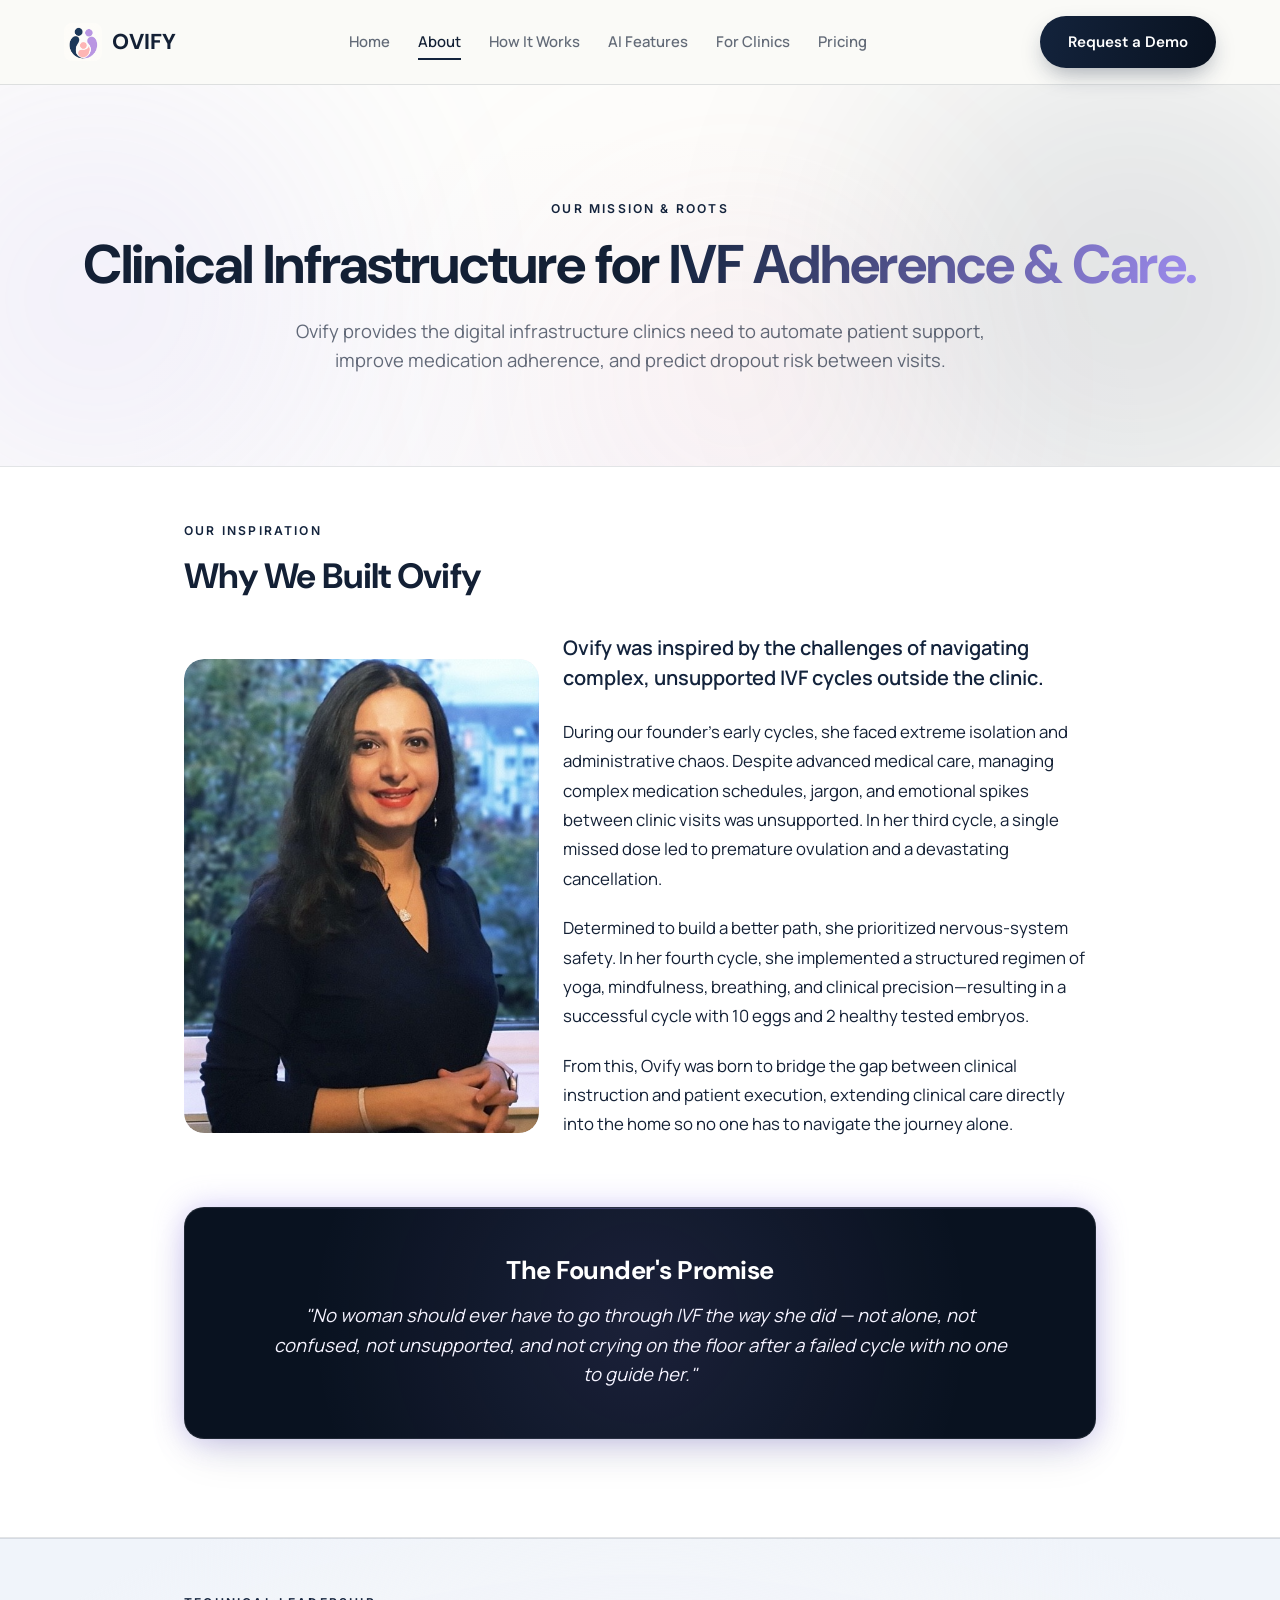
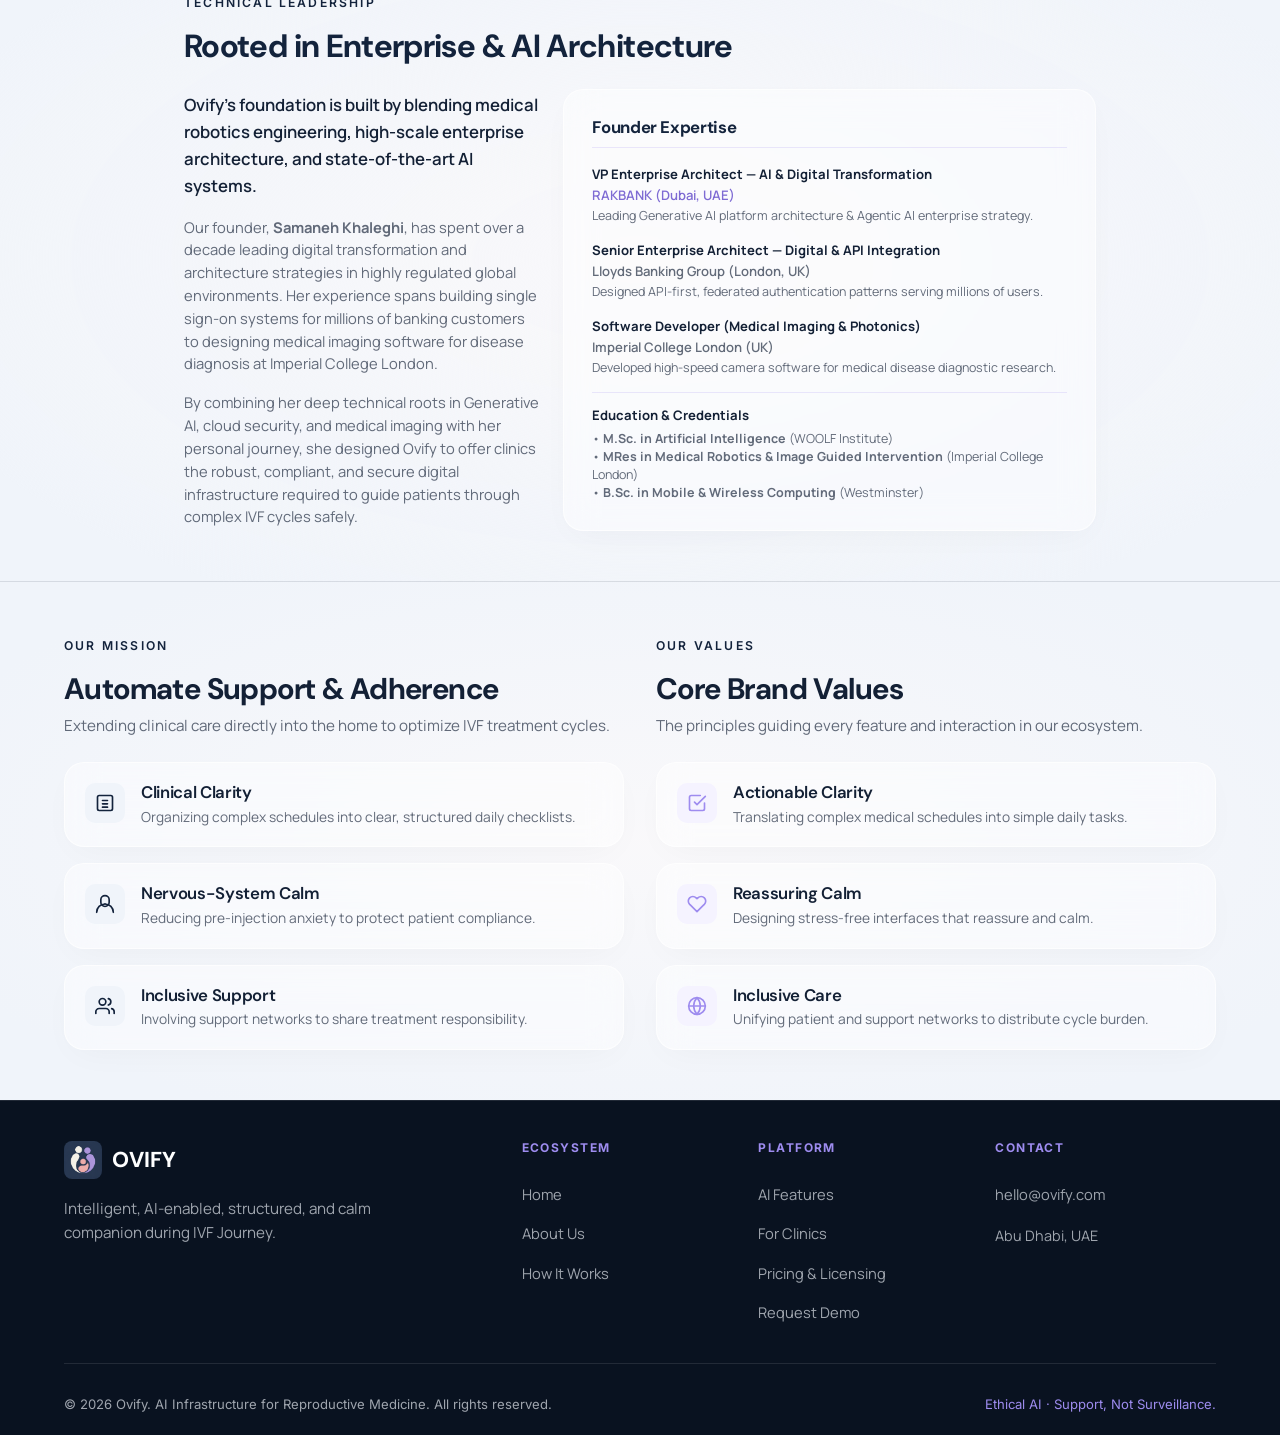
==== commit 6b42e3ec: "feat: add B2B pricing and licensing page and minimalist ecosystem diagram" ====
--- a/about.html
+++ b/about.html
@@ -287,6 +287,7 @@
         <a href="how-it-works.html">How It Works</a>
         <a href="ai-features.html">AI Features</a>
         <a href="for-clinics.html">For Clinics</a>
+        <a href="pricing.html">Pricing</a>
       </nav>
       <a href="contact.html" class="btn btn-primary">Request a Demo</a>
       <button class="burger" id="burger">☰</button>
@@ -298,6 +299,7 @@
     <a href="how-it-works.html">How It Works</a>
     <a href="ai-features.html">AI Features</a>
     <a href="for-clinics.html">For Clinics</a>
+    <a href="pricing.html">Pricing</a>
     <a href="contact.html">Request a Demo</a>
   </div>
 
@@ -513,12 +515,13 @@
           <h4>Platform</h4>
           <a href="ai-features.html">AI Features</a>
           <a href="for-clinics.html">For Clinics</a>
+          <a href="pricing.html">Pricing & Licensing</a>
           <a href="contact.html">Request Demo</a>
         </div>
         <div class="foot-col">
           <h4>Contact</h4>
           <a href="mailto:hello@ovify.com">hello@ovify.com</a>
-          <p style="font-size: 0.9rem; color: var(--text-dim-light); margin-top: 10px;">Dubai, UAE</p>
+          <p style="font-size: 0.9rem; color: var(--text-dim-light); margin-top: 10px;">Abu Dhabi, UAE</p>
         </div>
       </div>
       <div class="foot-bottom">
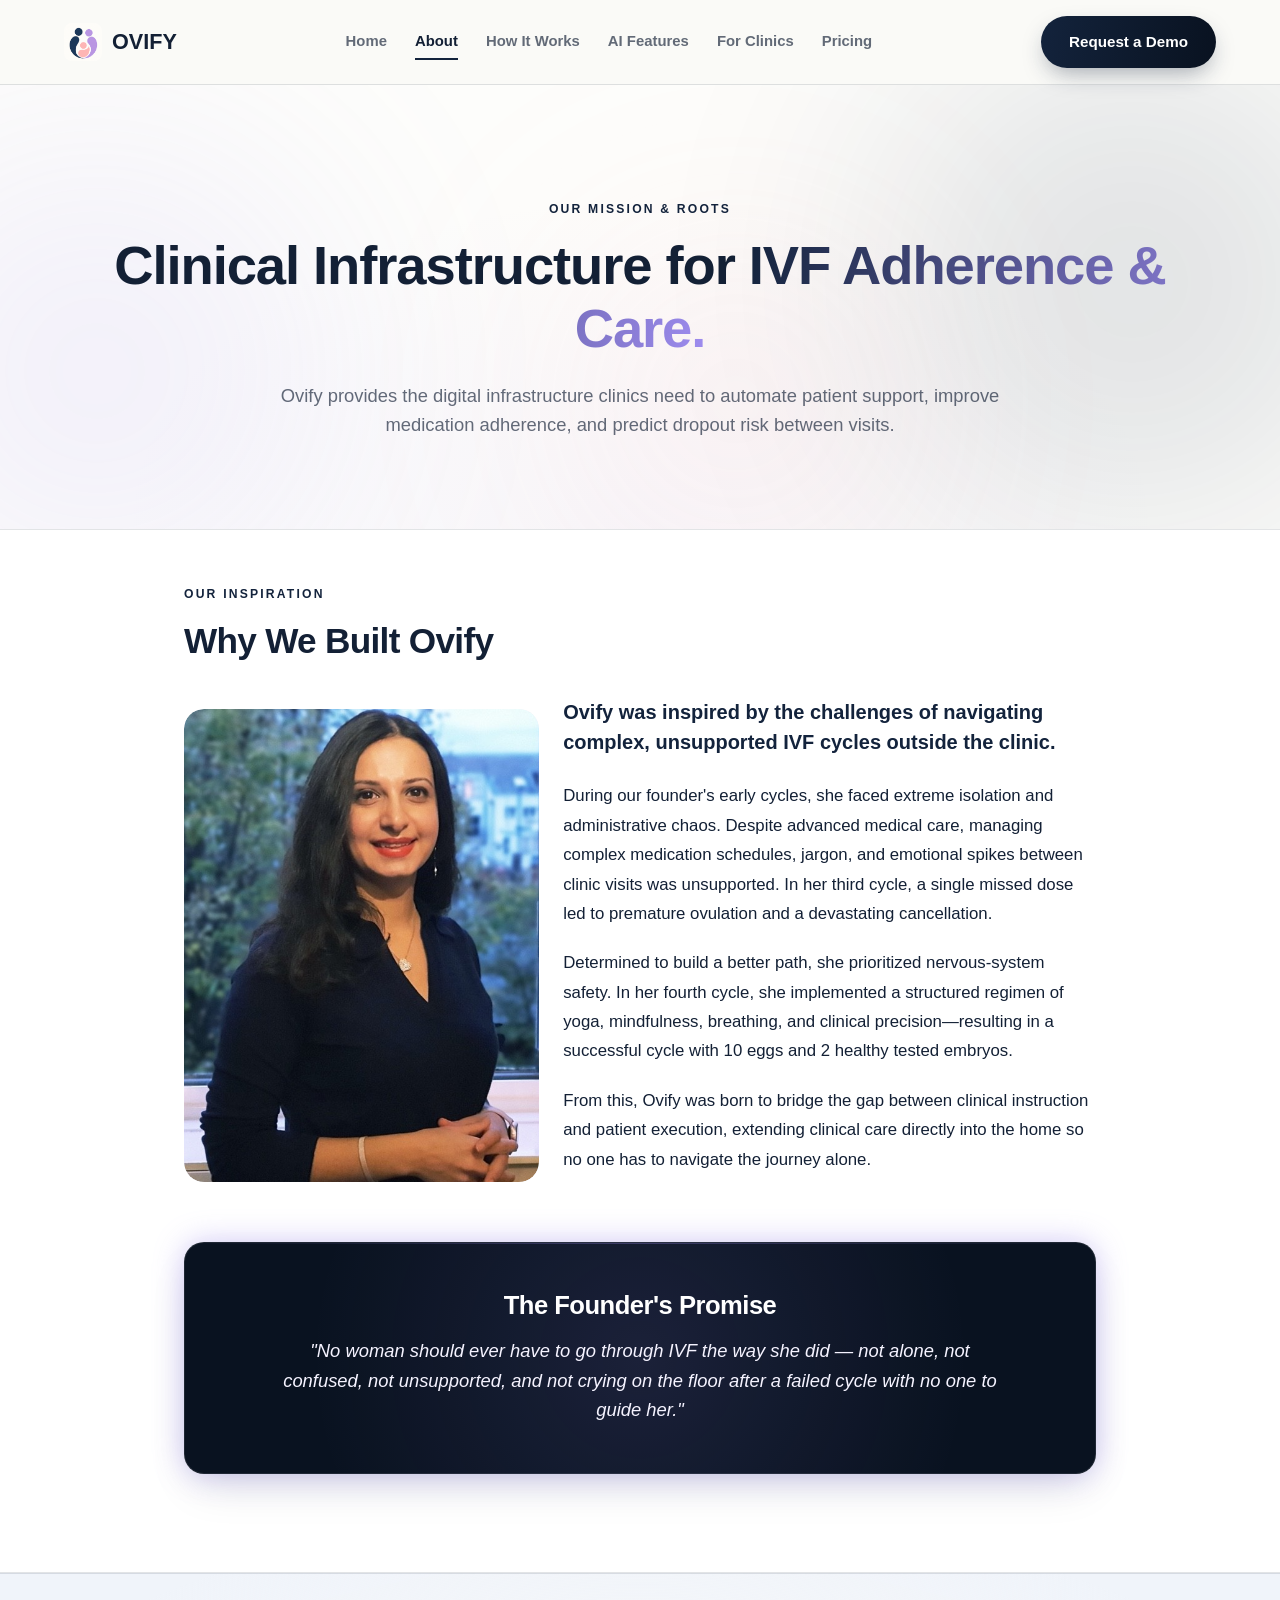
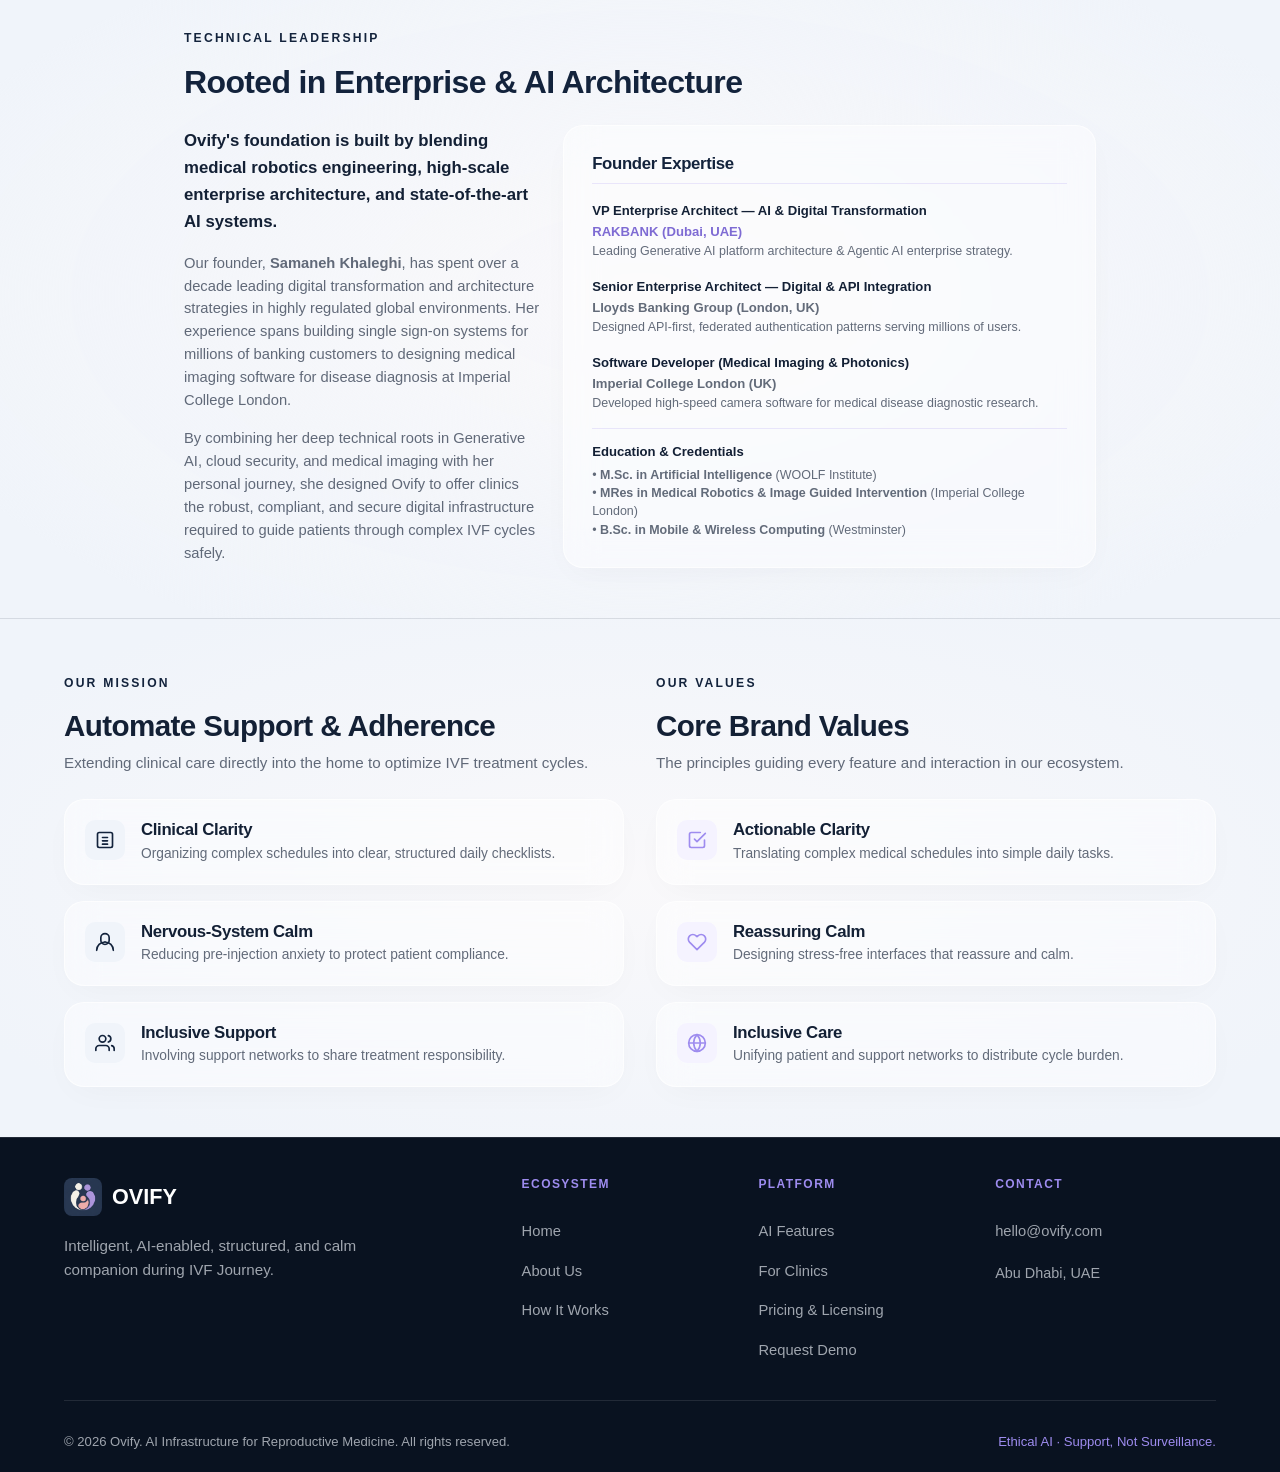
==== commit 8a33cf11: "security: add comprehensive web security — CSP, X-Frame, HSTS, honeypot, sanitization, security.txt" ====
--- a/about.html
+++ b/about.html
@@ -3,8 +3,35 @@
 <head>
   <meta charset="UTF-8" />
   <meta name="viewport" content="width=device-width, initial-scale=1.0" />
-  <title>About Ovify — Our Story &amp; Values</title>
-  <meta name="description" content="Ovify was founded to address the emotional, logistical, and relational challenges of IVF. Read the founder's story and our core mission." />
+  <title>About Ovify | Improving IVF Patient Adherence & Care</title>
+  <meta name="description" content="Read the story behind Ovify. We build clinical B2B SaaS infrastructure to automate patient coordination and ease the emotional journey of IVF." />
+  <meta name="keywords" content="about Ovify, fertility SaaS, IVF support platform, health tech GCC" />
+  <meta name="robots" content="index, follow" />
+  <link rel="canonical" href="https://www.ovify.com/about.html" />
+
+  <!-- Open Graph / Facebook -->
+  <meta property="og:type" content="website" />
+  <meta property="og:url" content="https://www.ovify.com/about.html" />
+  <meta property="og:title" content="About Ovify | Improving IVF Patient Adherence & Care" />
+  <meta property="og:description" content="Read the story behind Ovify. We build clinical B2B SaaS infrastructure to automate patient coordination and ease the emotional journey of IVF." />
+  <meta property="og:image" content="https://www.ovify.com/assets/Logo-OvaSync.jpg" />
+
+  <!-- Twitter -->
+  <meta property="twitter:card" content="summary_large_image" />
+  <meta property="twitter:url" content="https://www.ovify.com/about.html" />
+  <meta property="twitter:title" content="About Ovify | Improving IVF Patient Adherence & Care" />
+  <meta property="twitter:description" content="Read the story behind Ovify. We build clinical B2B SaaS infrastructure to automate patient coordination and ease the emotional journey of IVF." />
+  <meta property="twitter:image" content="https://www.ovify.com/assets/Logo-OvaSync.jpg" />
+  <!-- Security Headers -->
+  <meta http-equiv="X-Content-Type-Options" content="nosniff" />
+  <meta http-equiv="X-Frame-Options" content="DENY" />
+  <meta name="referrer" content="strict-origin-when-cross-origin" />
+  <meta http-equiv="Permissions-Policy" content="camera=(), microphone=(), geolocation=(), payment=()" />
+  <meta http-equiv="Content-Security-Policy" content="default-src 'self'; script-src 'self' 'unsafe-inline'; style-src 'self' 'unsafe-inline' https://fonts.googleapis.com; font-src 'self' https://fonts.gstatic.com; img-src 'self' data: https:; connect-src 'self';" />
+  
+  
+  
+  
 
   <link rel="preconnect" href="https://fonts.googleapis.com" />
   <link rel="preconnect" href="https://fonts.gstatic.com" crossorigin />
